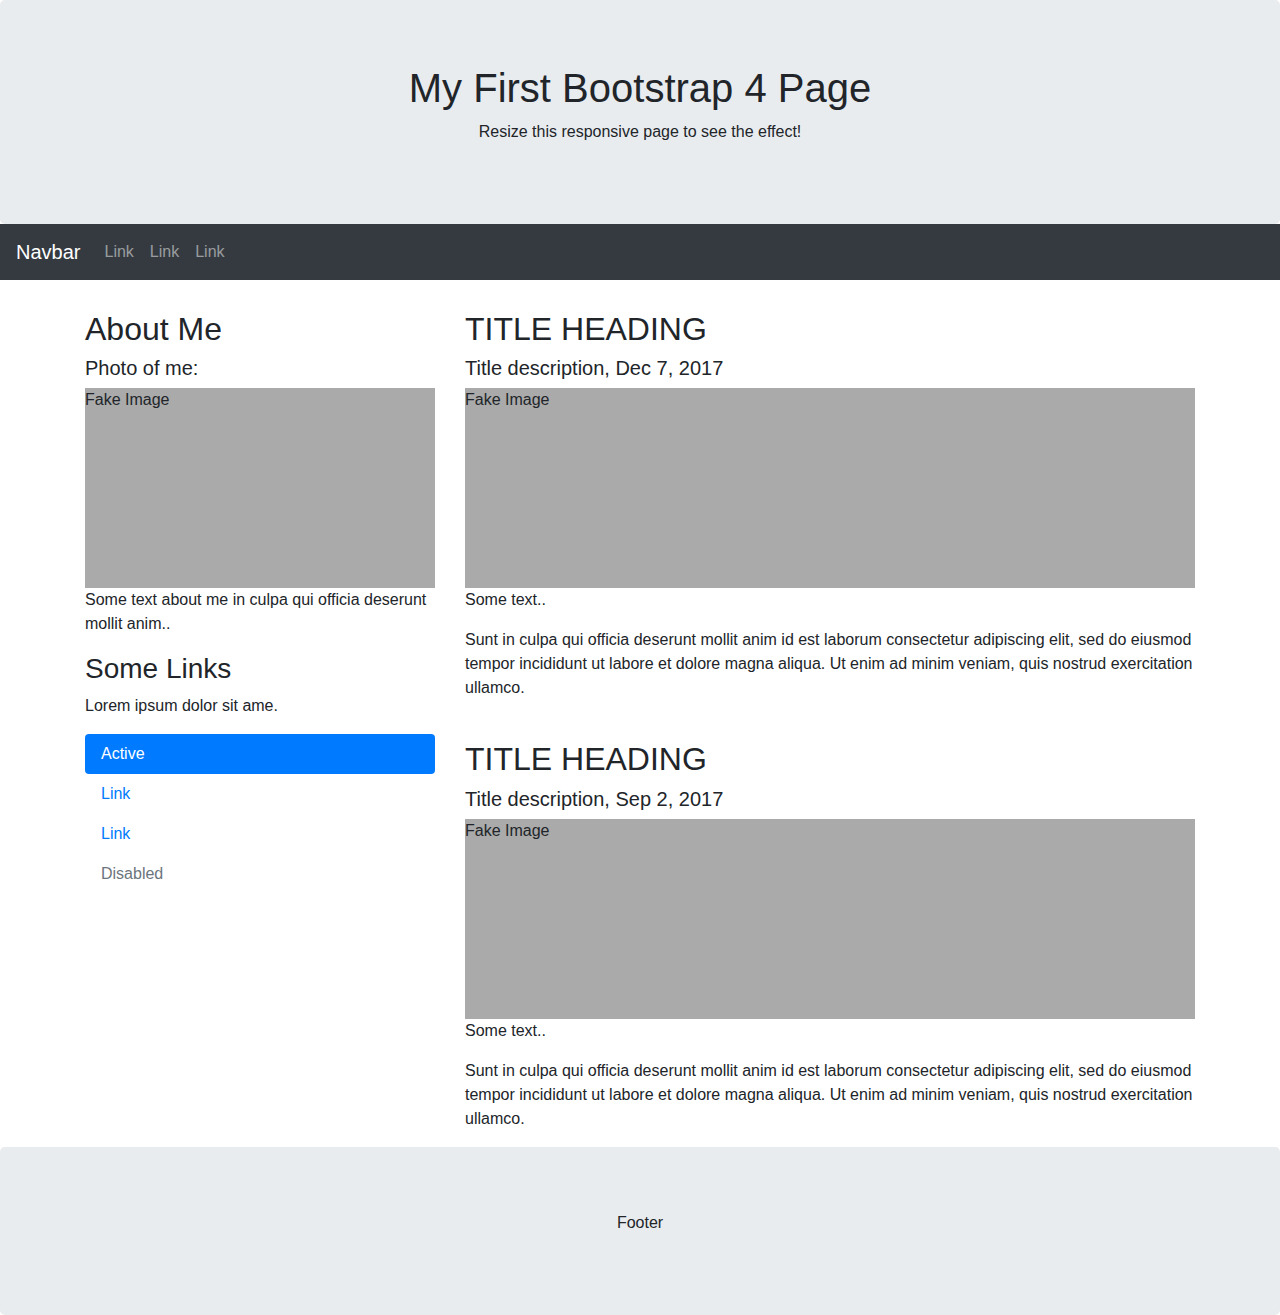
==== index.html @ fbfd10c4 "Create index.html" ====
<!DOCTYPE html>
<html lang="en">
<head>
  <title>Bootstrap 4 Website Example</title>
  <meta charset="utf-8">
  <meta name="viewport" content="width=device-width, initial-scale=1">
  <link rel="stylesheet" href="https://maxcdn.bootstrapcdn.com/bootstrap/4.5.0/css/bootstrap.min.css">
  <script src="https://ajax.googleapis.com/ajax/libs/jquery/3.5.1/jquery.min.js"></script>
  <script src="https://cdnjs.cloudflare.com/ajax/libs/popper.js/1.16.0/umd/popper.min.js"></script>
  <script src="https://maxcdn.bootstrapcdn.com/bootstrap/4.5.0/js/bootstrap.min.js"></script>
  <style>
  .fakeimg {
    height: 200px;
    background: #aaa;
  }
  </style>
</head>
<body>

<div class="jumbotron text-center" style="margin-bottom:0">
  <h1>My First Bootstrap 4 Page</h1>
  <p>Resize this responsive page to see the effect!</p> 
</div>

<nav class="navbar navbar-expand-sm bg-dark navbar-dark">
  <a class="navbar-brand" href="#">Navbar</a>
  <button class="navbar-toggler" type="button" data-toggle="collapse" data-target="#collapsibleNavbar">
    <span class="navbar-toggler-icon"></span>
  </button>
  <div class="collapse navbar-collapse" id="collapsibleNavbar">
    <ul class="navbar-nav">
      <li class="nav-item">
        <a class="nav-link" href="#">Link</a>
      </li>
      <li class="nav-item">
        <a class="nav-link" href="#">Link</a>
      </li>
      <li class="nav-item">
        <a class="nav-link" href="#">Link</a>
      </li>    
    </ul>
  </div>  
</nav>

<div class="container" style="margin-top:30px">
  <div class="row">
    <div class="col-sm-4">
      <h2>About Me</h2>
      <h5>Photo of me:</h5>
      <div class="fakeimg">Fake Image</div>
      <p>Some text about me in culpa qui officia deserunt mollit anim..</p>
      <h3>Some Links</h3>
      <p>Lorem ipsum dolor sit ame.</p>
      <ul class="nav nav-pills flex-column">
        <li class="nav-item">
          <a class="nav-link active" href="#">Active</a>
        </li>
        <li class="nav-item">
          <a class="nav-link" href="#">Link</a>
        </li>
        <li class="nav-item">
          <a class="nav-link" href="#">Link</a>
        </li>
        <li class="nav-item">
          <a class="nav-link disabled" href="#">Disabled</a>
        </li>
      </ul>
      <hr class="d-sm-none">
    </div>
    <div class="col-sm-8">
      <h2>TITLE HEADING</h2>
      <h5>Title description, Dec 7, 2017</h5>
      <div class="fakeimg">Fake Image</div>
      <p>Some text..</p>
      <p>Sunt in culpa qui officia deserunt mollit anim id est laborum consectetur adipiscing elit, sed do eiusmod tempor incididunt ut labore et dolore magna aliqua. Ut enim ad minim veniam, quis nostrud exercitation ullamco.</p>
      <br>
      <h2>TITLE HEADING</h2>
      <h5>Title description, Sep 2, 2017</h5>
      <div class="fakeimg">Fake Image</div>
      <p>Some text..</p>
      <p>Sunt in culpa qui officia deserunt mollit anim id est laborum consectetur adipiscing elit, sed do eiusmod tempor incididunt ut labore et dolore magna aliqua. Ut enim ad minim veniam, quis nostrud exercitation ullamco.</p>
    </div>
  </div>
</div>

<div class="jumbotron text-center" style="margin-bottom:0">
  <p>Footer</p>
</div>

</body>
</html>
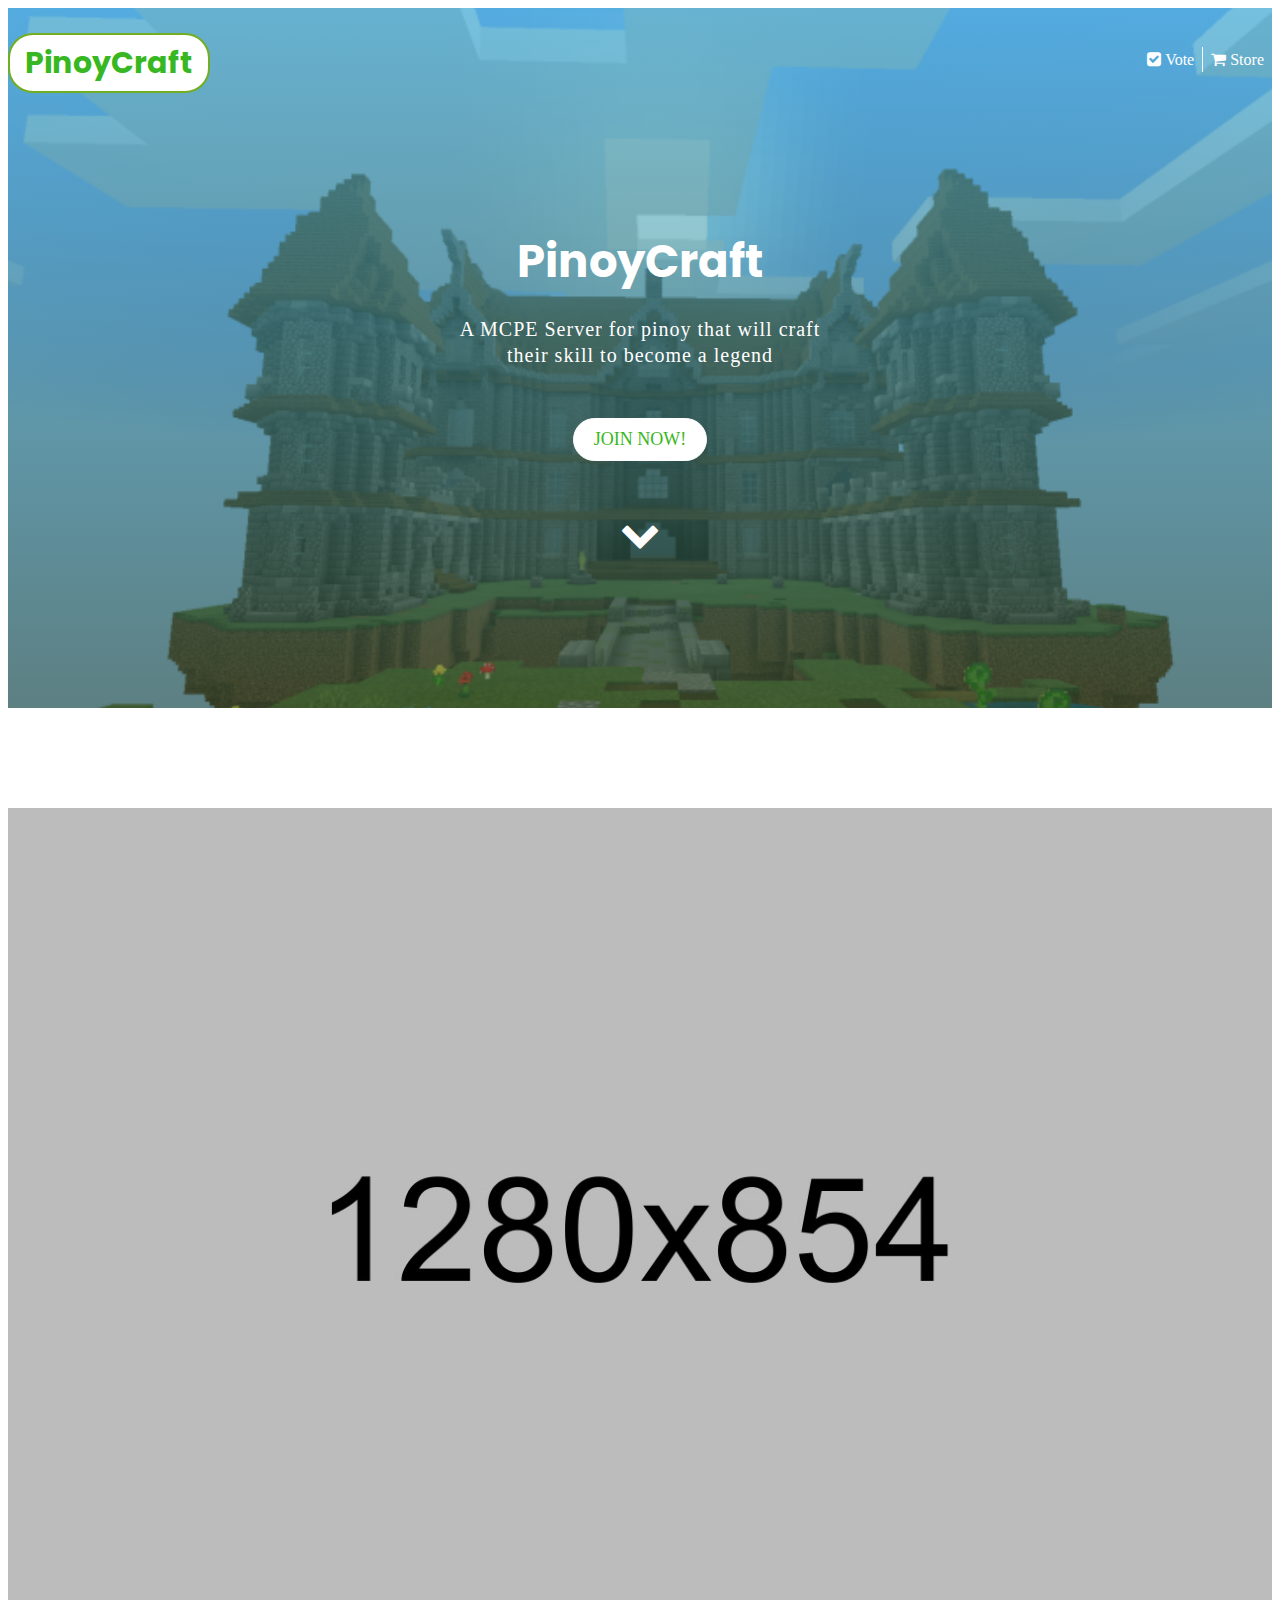
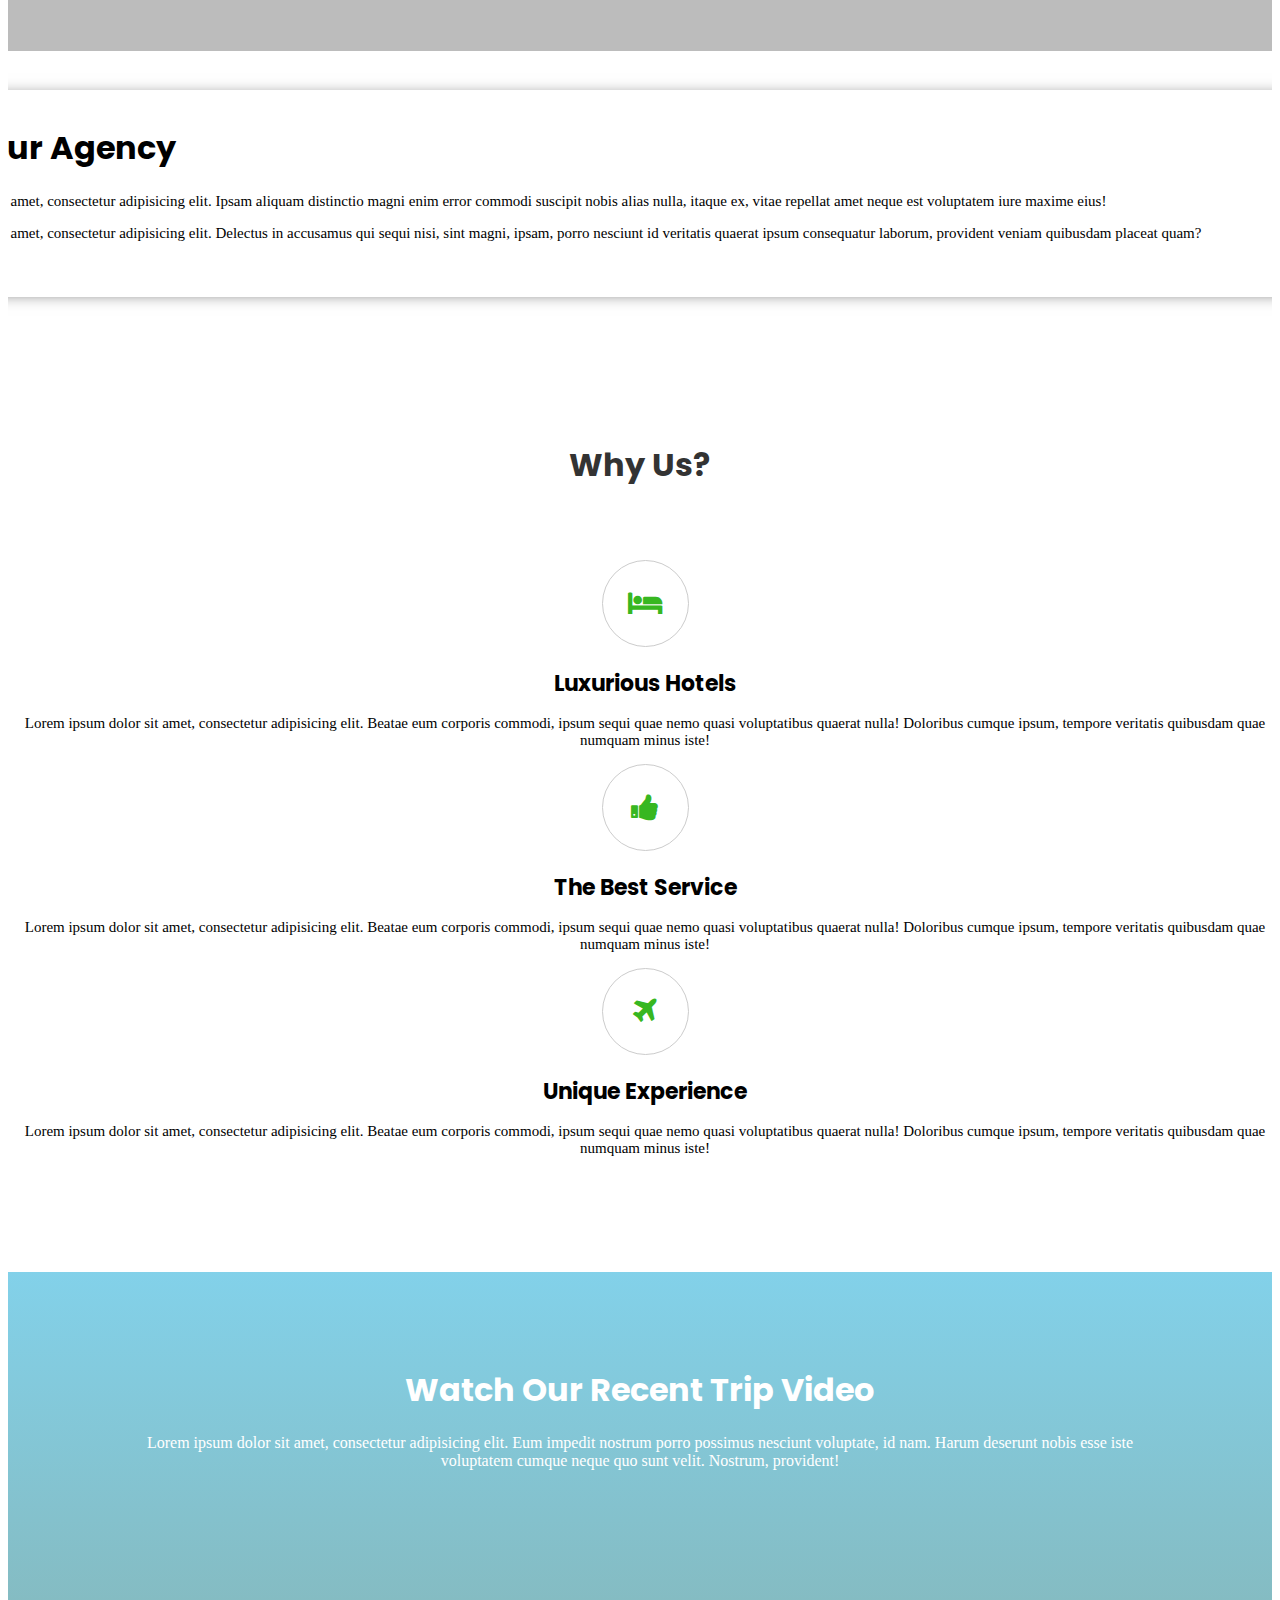
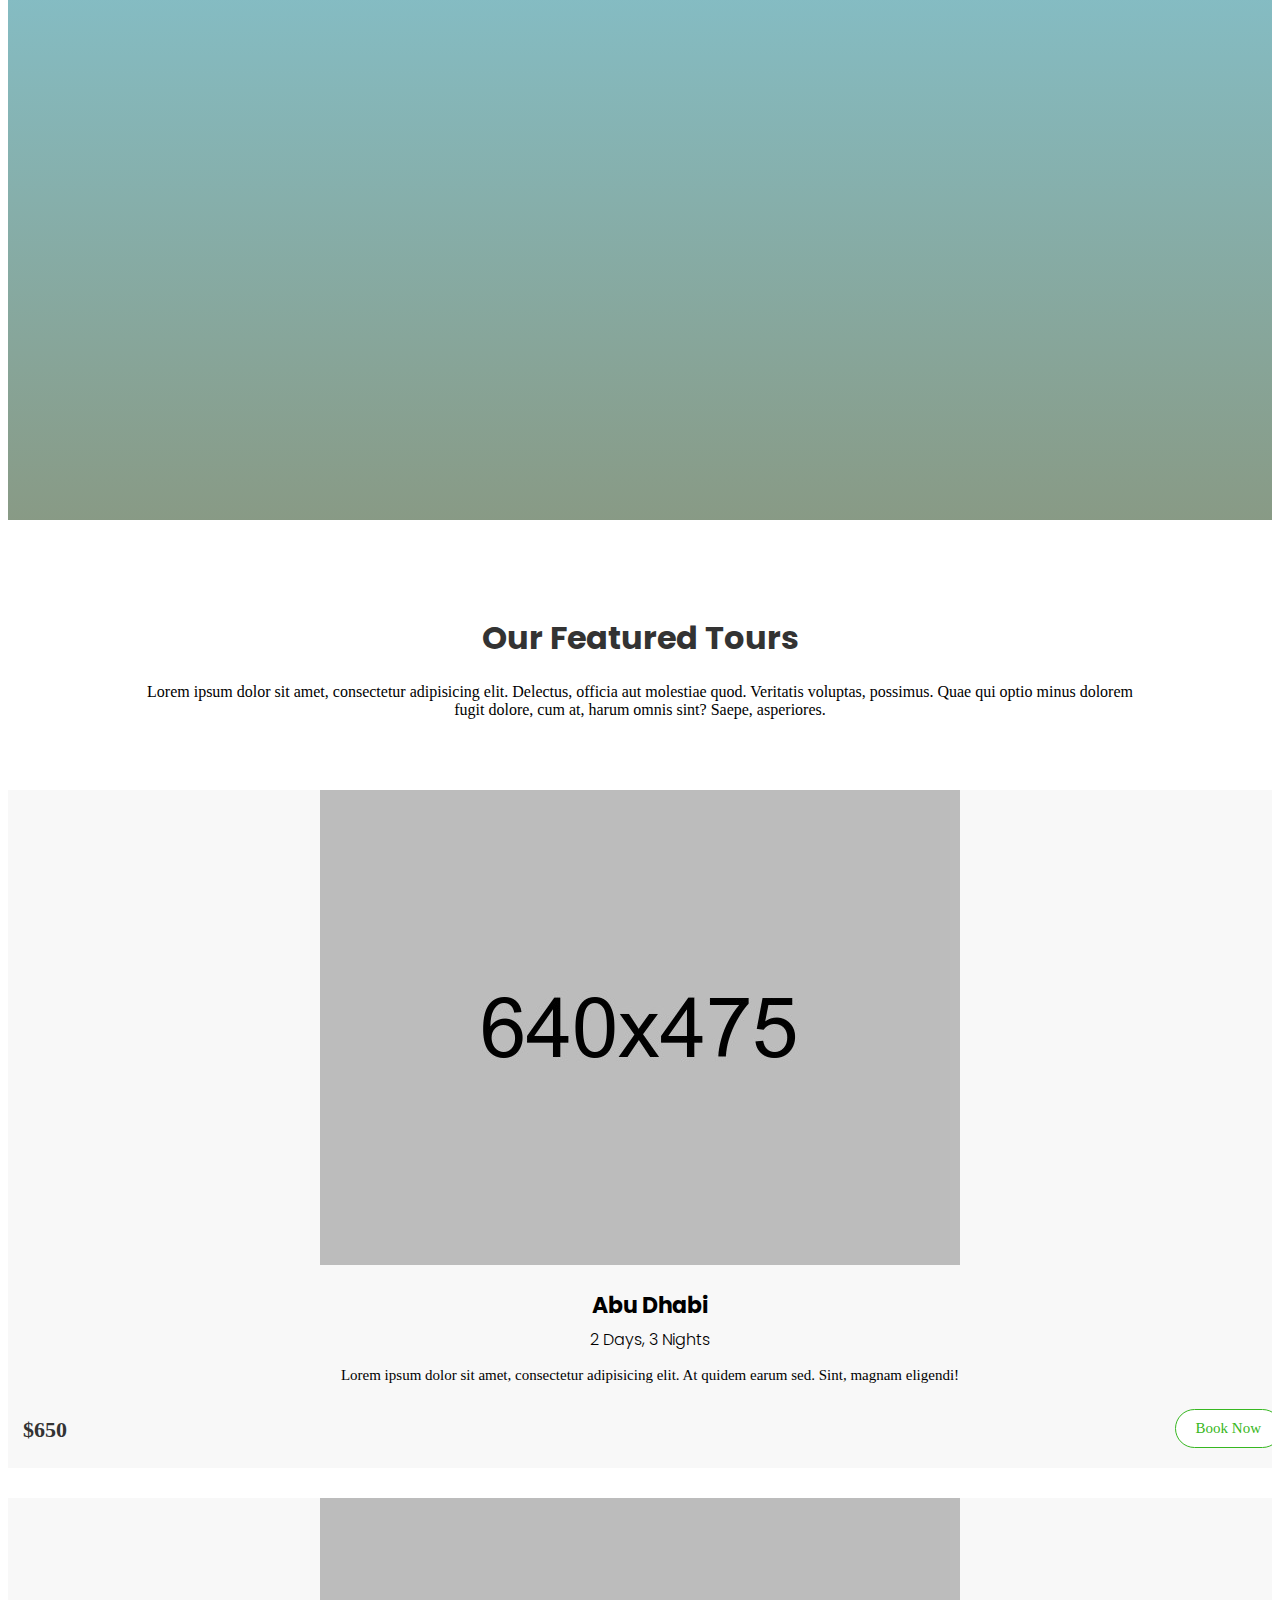
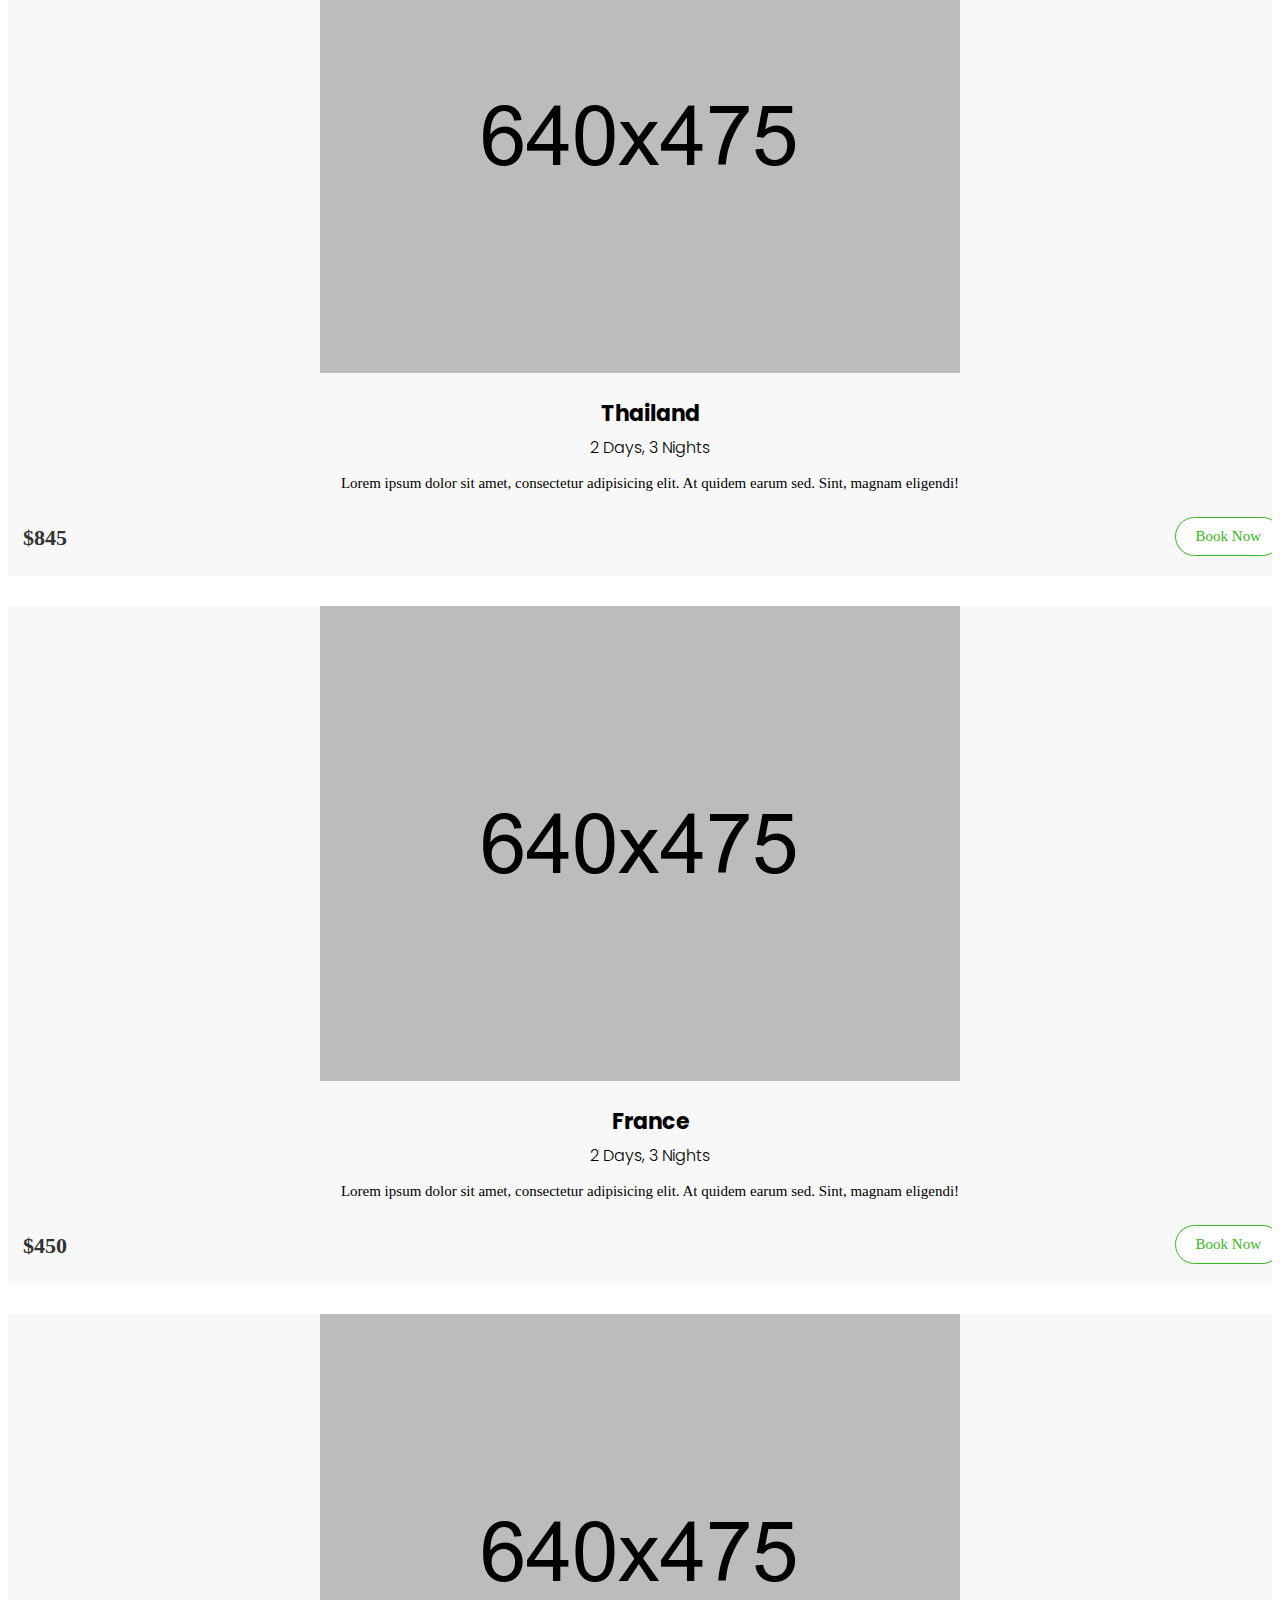
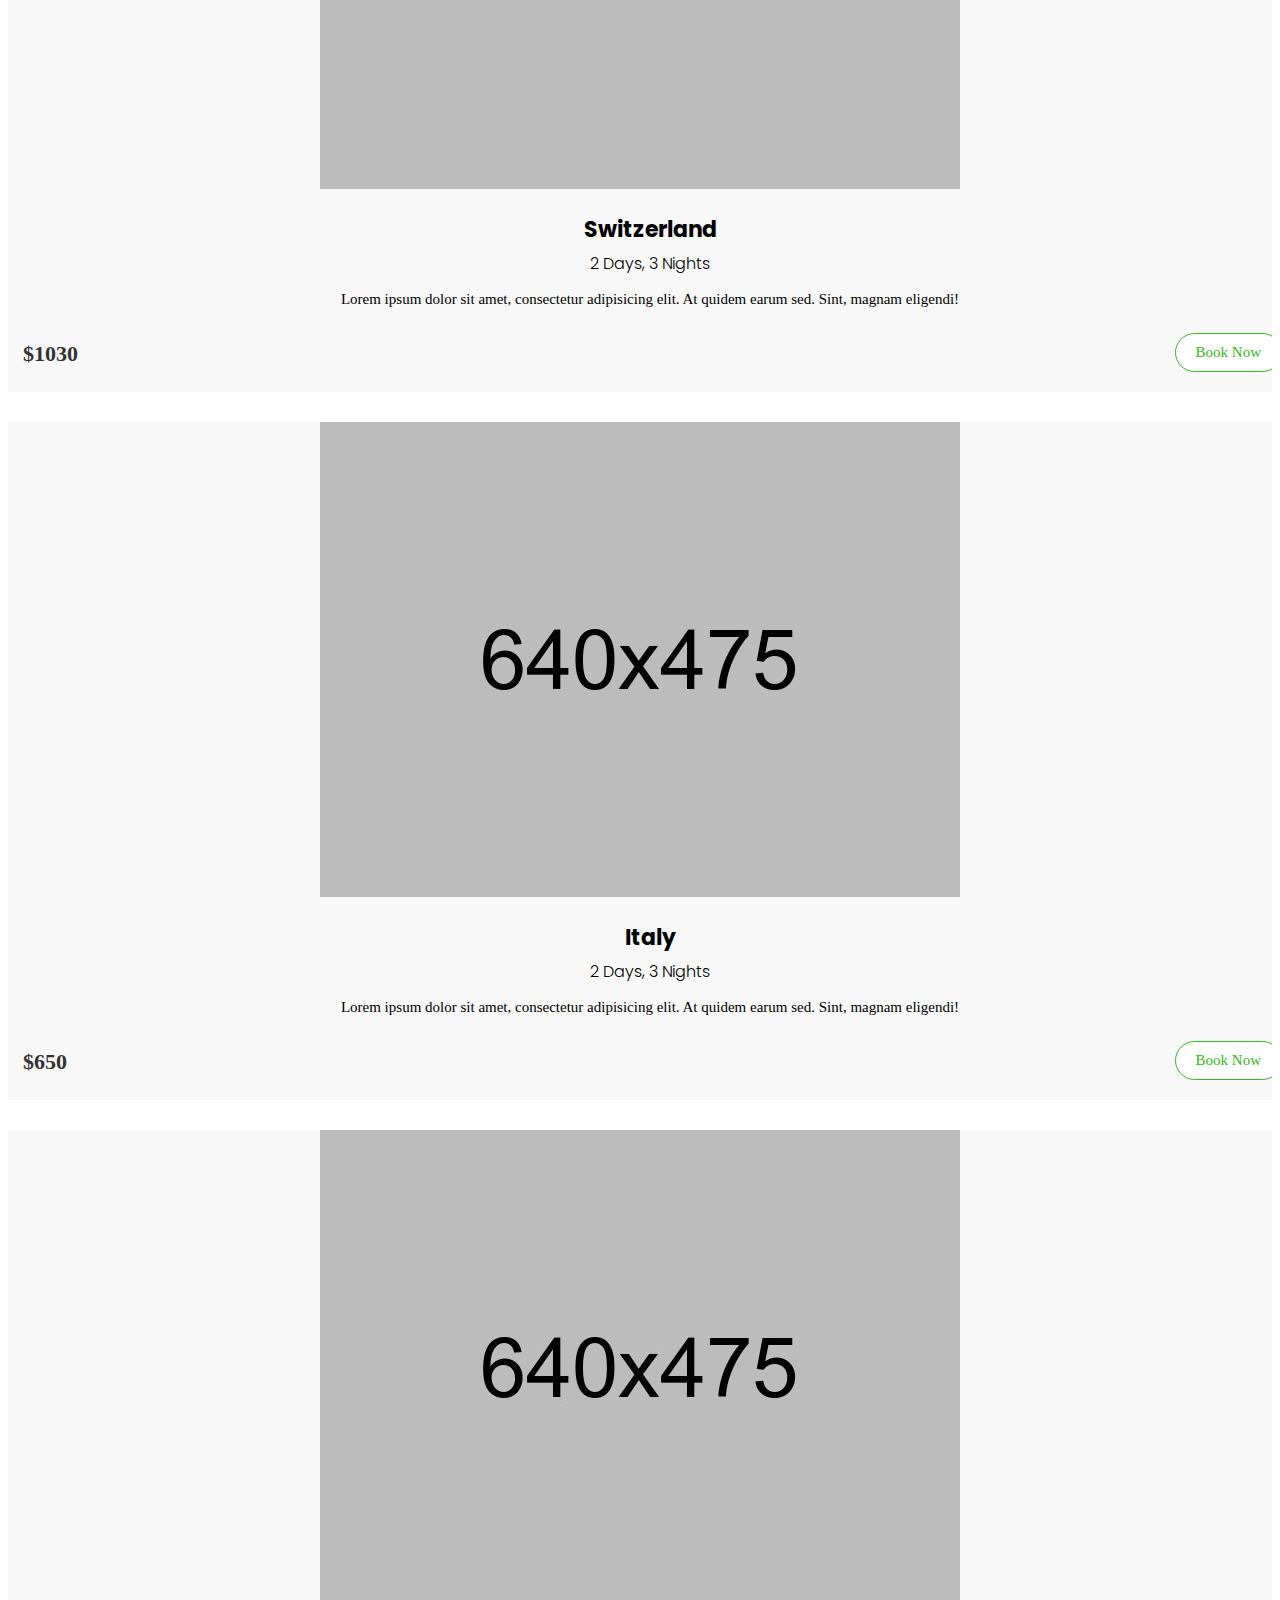
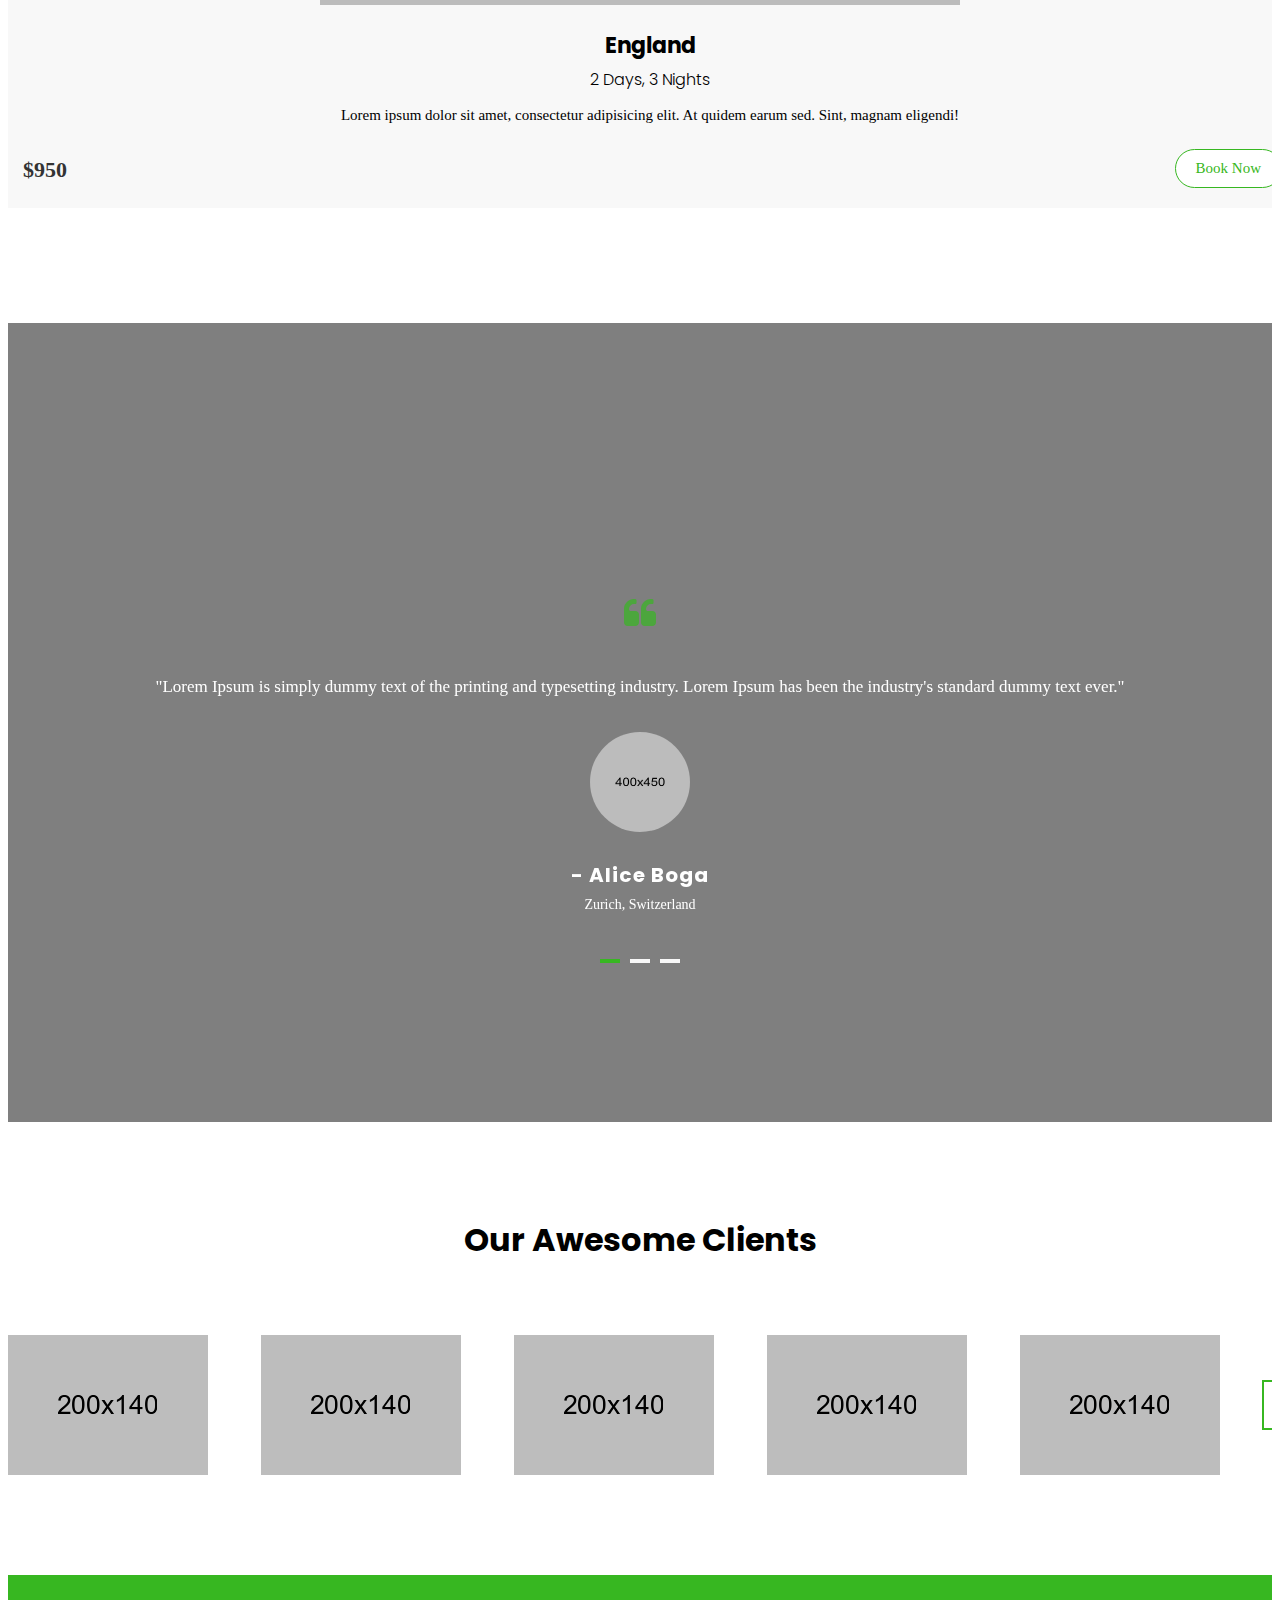
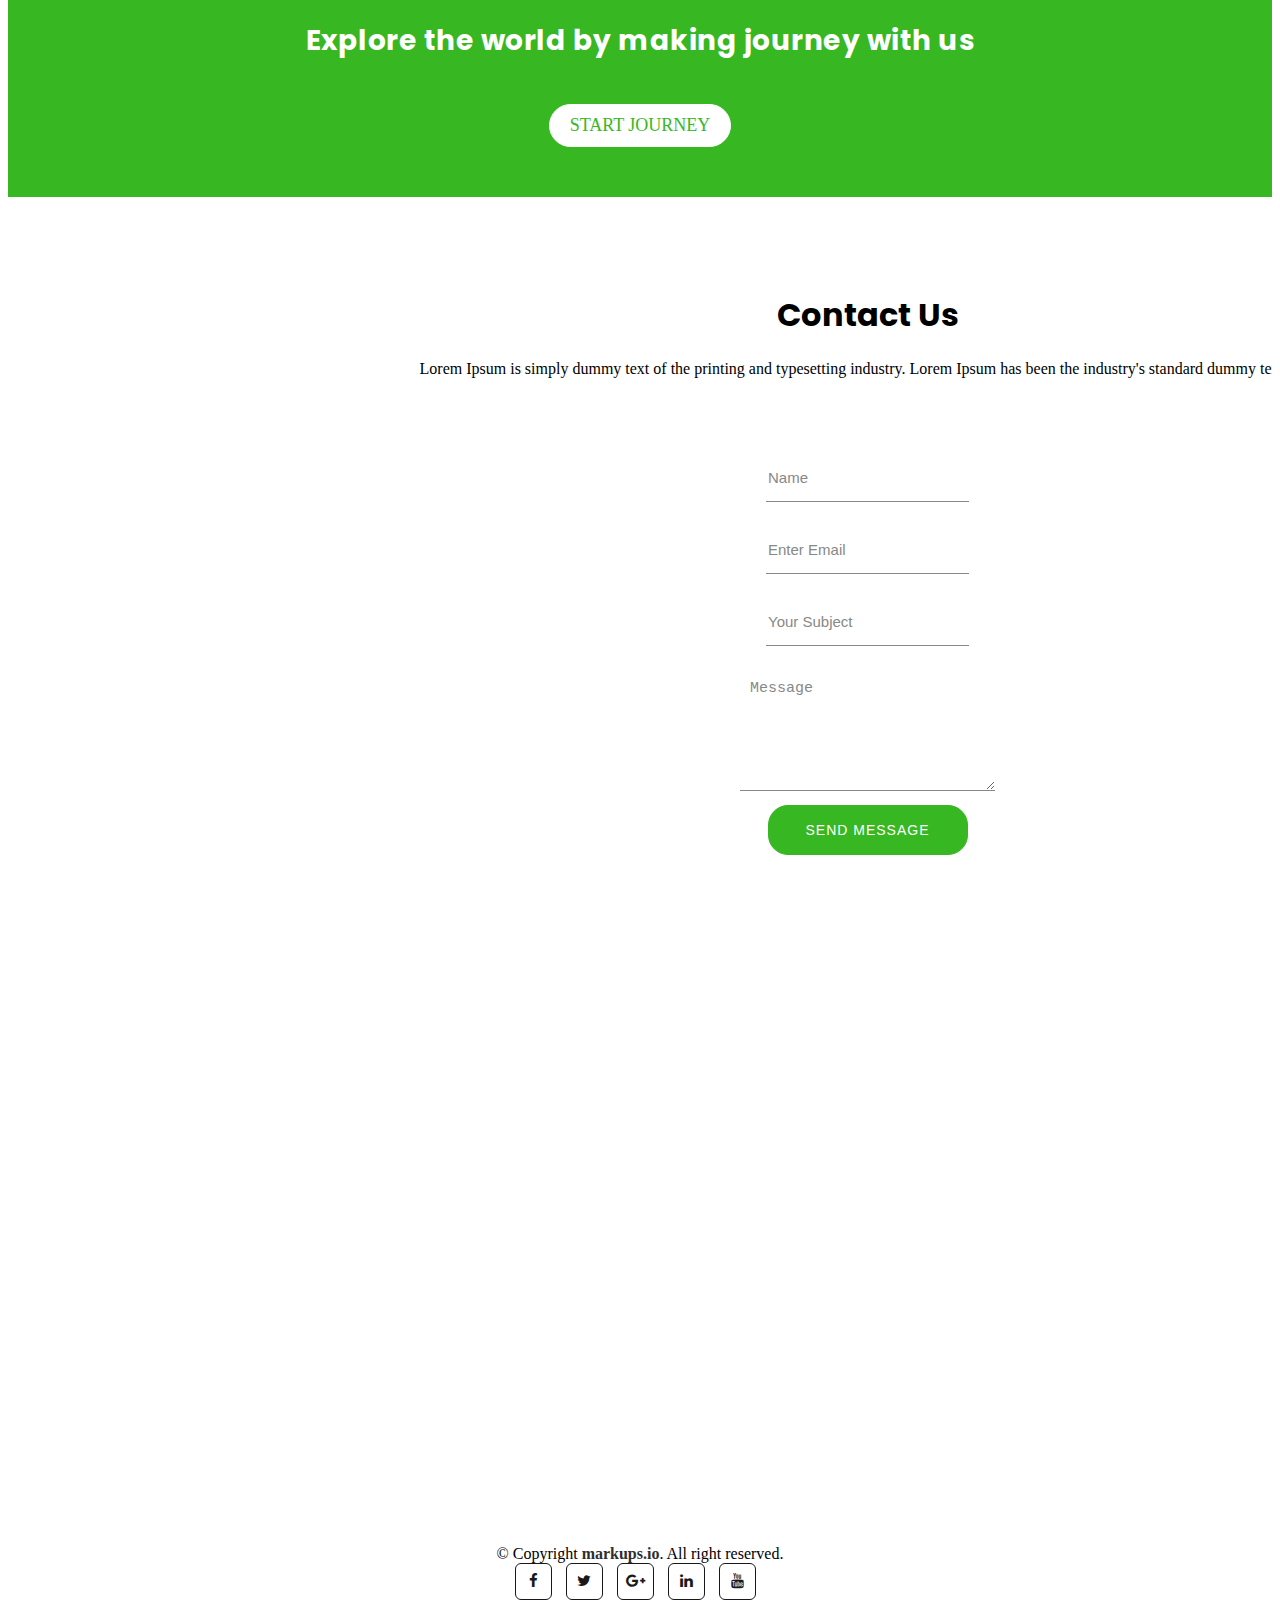
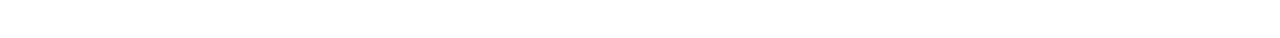
==== commit 2d1319cf: "Add files via upload" ====
--- a/index.html
+++ b/index.html
@@ -1,91 +1,510 @@
-<!DOCTYPE html>
-<html lang="en">
-<head>
-  <title>Bootstrap 4 Website Example</title>
-  <meta charset="utf-8">
-  <meta name="viewport" content="width=device-width, initial-scale=1">
-  <link rel="stylesheet" href="https://maxcdn.bootstrapcdn.com/bootstrap/4.5.0/css/bootstrap.min.css">
-  <script src="https://ajax.googleapis.com/ajax/libs/jquery/3.5.1/jquery.min.js"></script>
-  <script src="https://cdnjs.cloudflare.com/ajax/libs/popper.js/1.16.0/umd/popper.min.js"></script>
-  <script src="https://maxcdn.bootstrapcdn.com/bootstrap/4.5.0/js/bootstrap.min.js"></script>
-  <style>
-  .fakeimg {
-    height: 200px;
-    background: #aaa;
-  }
-  </style>
-</head>
-<body>
-
-<div class="jumbotron text-center" style="margin-bottom:0">
-  <h1>My First Bootstrap 4 Page</h1>
-  <p>Resize this responsive page to see the effect!</p> 
-</div>
-
-<nav class="navbar navbar-expand-sm bg-dark navbar-dark">
-  <a class="navbar-brand" href="#">Navbar</a>
-  <button class="navbar-toggler" type="button" data-toggle="collapse" data-target="#collapsibleNavbar">
-    <span class="navbar-toggler-icon"></span>
-  </button>
-  <div class="collapse navbar-collapse" id="collapsibleNavbar">
-    <ul class="navbar-nav">
-      <li class="nav-item">
-        <a class="nav-link" href="#">Link</a>
-      </li>
-      <li class="nav-item">
-        <a class="nav-link" href="#">Link</a>
-      </li>
-      <li class="nav-item">
-        <a class="nav-link" href="#">Link</a>
-      </li>    
-    </ul>
-  </div>  
-</nav>
-
-<div class="container" style="margin-top:30px">
-  <div class="row">
-    <div class="col-sm-4">
-      <h2>About Me</h2>
-      <h5>Photo of me:</h5>
-      <div class="fakeimg">Fake Image</div>
-      <p>Some text about me in culpa qui officia deserunt mollit anim..</p>
-      <h3>Some Links</h3>
-      <p>Lorem ipsum dolor sit ame.</p>
-      <ul class="nav nav-pills flex-column">
-        <li class="nav-item">
-          <a class="nav-link active" href="#">Active</a>
-        </li>
-        <li class="nav-item">
-          <a class="nav-link" href="#">Link</a>
-        </li>
-        <li class="nav-item">
-          <a class="nav-link" href="#">Link</a>
-        </li>
-        <li class="nav-item">
-          <a class="nav-link disabled" href="#">Disabled</a>
-        </li>
-      </ul>
-      <hr class="d-sm-none">
-    </div>
-    <div class="col-sm-8">
-      <h2>TITLE HEADING</h2>
-      <h5>Title description, Dec 7, 2017</h5>
-      <div class="fakeimg">Fake Image</div>
-      <p>Some text..</p>
-      <p>Sunt in culpa qui officia deserunt mollit anim id est laborum consectetur adipiscing elit, sed do eiusmod tempor incididunt ut labore et dolore magna aliqua. Ut enim ad minim veniam, quis nostrud exercitation ullamco.</p>
-      <br>
-      <h2>TITLE HEADING</h2>
-      <h5>Title description, Sep 2, 2017</h5>
-      <div class="fakeimg">Fake Image</div>
-      <p>Some text..</p>
-      <p>Sunt in culpa qui officia deserunt mollit anim id est laborum consectetur adipiscing elit, sed do eiusmod tempor incididunt ut labore et dolore magna aliqua. Ut enim ad minim veniam, quis nostrud exercitation ullamco.</p>
-    </div>
-  </div>
-</div>
-
-<div class="jumbotron text-center" style="margin-bottom:0">
-  <p>Footer</p>
-</div>
-
-</body>
-</html>
+<!DOCTYPE html>
+<html lang="en">
+  <head>
+    <!-- Required meta tags -->
+    <meta charset="utf-8">
+    <meta name="viewport" content="width=device-width, initial-scale=1, shrink-to-fit=no">
+    <title>PinoyCraft</title>
+    <!-- Favicon -->
+    <link rel="shortcut icon" type="image/icon" href="assets/images/favicon.ico"/>
+    <!-- Font Awesome -->
+    <link href="https://maxcdn.bootstrapcdn.com/font-awesome/4.6.3/css/font-awesome.min.css" rel="stylesheet">
+     <!-- Bootstrap CSS -->
+    <link rel="stylesheet" href="https://maxcdn.bootstrapcdn.com/bootstrap/4.0.0-beta/css/bootstrap.min.css" integrity="sha384-/Y6pD6FV/Vv2HJnA6t+vslU6fwYXjCFtcEpHbNJ0lyAFsXTsjBbfaDjzALeQsN6M" crossorigin="anonymous">
+    <!-- Slick slider -->
+    <link href="assets/css/slick.css" rel="stylesheet">
+    <!-- Theme color -->
+    <link id="switcher" href="assets/css/theme-color/default-theme.css" rel="stylesheet">
+
+    <!-- Main Style -->
+    <link href="style.css" rel="stylesheet">
+
+    <!-- Fonts -->
+
+    <!-- Poppins For Title -->
+	<link href="https://fonts.googleapis.com/css?family=Poppins" rel="stylesheet">
+ 
+ 
+	</head>
+  <body>
+
+  
+
+   <!--START SCROLL TOP BUTTON -->
+    <a class="scrollToTop" href="#">
+      <i class="fa fa-angle-up"></i>
+    </a>
+  <!-- END SCROLL TOP BUTTON -->
+  	
+  	<!-- Start Header -->
+	<header id="mu-hero">
+		<div class="container">
+			<div class="mu-hero-area">
+				
+				<div class="mu-hero-top">
+					<!-- Start center Logo -->
+					<div class="mu-logo-area">
+						<!-- text based logo -->
+						<a class="mu-logo" href="index.html"><span>PinoyCraft</span></a>
+						<!-- Image based logo -->
+						<!-- <a class="mu-logo" href="index.html"><img src="assets/images/logo.jpg" alt="logo img"></a> -->
+					</div>
+					<!-- End center Logo -->
+					<div class="mu-hero-top-info">
+						<ul>
+							<li>
+							
+								<div class="mu-telephone">
+									<i class="fa fa-shopping-cart" aria-hidden="true"></i>
+									<span>Store</span>
+								</div>
+									
+							</li>
+							<li>
+								<i class="fa fa-check-square" aria-hidden="true"></i>
+								<span>Vote</span>
+							</li>
+						</ul>
+						
+					</div>
+				</div>
+
+				<!-- Start hero featured area -->
+				<div class="mu-hero-featured-area">
+					<div class="mu-hero-featured-content">
+					
+						<h1>PinoyCraft</h1>
+						<p>A MCPE Server for pinoy that will craft <br> their skill to become a legend</br></p>
+
+						<a href="#mu-video" class="mu-book-now-btn">Join Now!</a>
+						
+						<div class="mu-scrolldown-area">
+							<a href="#mu-about" class="mu-scrolldown" id="mu-scrolldown"><i class="fa fa-chevron-down" aria-hidden="true"></i></a>
+						</div>
+					</div>
+				</div>
+				<!-- End hero featured area -->
+
+			</div>
+		</div>
+	</header>
+	<!-- End Header -->
+
+	
+	<!-- Start main content -->
+	<main>
+		<!-- Start About -->
+		<section id="mu-about">
+			<div class="container">
+				<div class="row">
+					<div class="col-md-12">
+						<div class="mu-about-area">
+							<!-- Start Feature Content -->
+							<div class="row">
+								<div class="col-md-6">
+									<div class="mu-about-left">
+										<img class="" src="assets/images/about-us-img.jpeg" alt="img">
+									</div>
+								</div>
+								<div class="col-md-6">
+									<div class="mu-about-right">
+										<h2>About Our Agency</h2>
+										<p>Lorem ipsum dolor sit amet, consectetur adipisicing elit. Ipsam aliquam distinctio magni enim error commodi suscipit nobis alias nulla, itaque ex, vitae repellat amet neque est voluptatem iure maxime eius!</p>
+
+										<p>Lorem ipsum dolor sit amet, consectetur adipisicing elit. Delectus in accusamus qui sequi nisi, sint magni, ipsam, porro nesciunt id veritatis quaerat ipsum consequatur laborum, provident veniam quibusdam placeat quam?</p>
+									</div>
+								</div>
+							</div>
+							<!-- End Feature Content -->
+
+						</div>
+					</div>
+				</div>
+			</div>
+		</section>
+		<!-- End About -->
+		
+		<!-- Start Why Us -->
+		<section id="mu-why-us">
+			<div class="container">
+				<div class="row">
+					<div class="col-md-12">
+						<div class="mu-why-us-area">
+							<h2>Why Us?</h2>
+							<div class="mu-why-us-content">
+								<div class="row">
+									<div class="col-md-4">
+										<div class="mu-why-us-single">
+											<div class="my-why-us-single-icon">
+												<i class="fa fa-bed" aria-hidden="true"></i>
+											</div>
+											<h3>Luxurious Hotels</h3>
+											<p>Lorem ipsum dolor sit amet, consectetur adipisicing elit. Beatae eum corporis commodi, ipsum sequi quae nemo quasi voluptatibus quaerat nulla! Doloribus cumque ipsum, tempore veritatis quibusdam quae numquam minus iste!</p>
+										</div>
+									</div>
+									<div class="col-md-4">
+										<div class="mu-why-us-single">
+											<div class="my-why-us-single-icon">
+												<i class="fa fa-thumbs-up" aria-hidden="true"></i>
+											</div>
+											<h3>The Best Service</h3>
+											<p>Lorem ipsum dolor sit amet, consectetur adipisicing elit. Beatae eum corporis commodi, ipsum sequi quae nemo quasi voluptatibus quaerat nulla! Doloribus cumque ipsum, tempore veritatis quibusdam quae numquam minus iste!</p>
+										</div>
+									</div>
+									<div class="col-md-4">
+										<div class="mu-why-us-single">
+											<div class="my-why-us-single-icon">
+												<i class="fa fa-plane" aria-hidden="true"></i>
+											</div>
+											<h3>Unique Experience</h3>
+											<p>Lorem ipsum dolor sit amet, consectetur adipisicing elit. Beatae eum corporis commodi, ipsum sequi quae nemo quasi voluptatibus quaerat nulla! Doloribus cumque ipsum, tempore veritatis quibusdam quae numquam minus iste!</p>
+										</div>
+									</div>
+								</div>
+							</div>
+						</div>
+					</div>
+				</div>
+			</div>
+		</section>
+		<!-- End Why Us -->
+
+		<!-- Start Video -->
+		<section id="mu-video">
+			<div class="container">
+				<div class="row">
+					<div class="col-md-12">
+						<div class="mu-video-area">
+							<h2>Watch Our Recent Trip Video</h2>
+							<p class="mu-title-content">Lorem ipsum dolor sit amet, consectetur adipisicing elit. Eum impedit nostrum porro possimus nesciunt voluptate, id nam. Harum deserunt nobis esse iste voluptatem cumque neque quo sunt velit. Nostrum, provident!</p>
+
+							<!-- Start Video content -->
+							<div class="mu-video-content">		
+								<iframe width="854" height="480" src="https://www.youtube.com/embed/58K5QL0x6Zo" allowfullscreen></iframe>							
+							</div>
+							<!-- End Video content -->
+
+						</div>
+					</div>
+				</div>
+			</div>	
+		</section>
+		<!-- End Video -->
+
+		<!-- Start Featured Tours -->
+		<section id="mu-featured-tours">
+			<div class="container">
+				<div class="row">
+					<div class="col-md-12">
+						<div class="mu-featured-tours-area">
+							<h2>Our Featured Tours</h2>
+							<p class="mu-title-content">Lorem ipsum dolor sit amet, consectetur adipisicing elit. Delectus, officia aut molestiae quod. Veritatis voluptas, possimus. Quae qui optio minus dolorem fugit dolore, cum at, harum omnis sint? Saepe, asperiores.</p>
+
+							<!-- Start Featured Tours content -->
+							<div class="mu-featured-tours-content">
+								<div class="row">
+
+									<div class="col-md-4">
+										<div class="mu-featured-tours-single">
+											<img src="assets/images/dubai.jpg" alt="img">
+											<div class="mu-featured-tours-single-info">
+												<h3>Abu Dhabi</h3>
+												<h4> 2 Days, 3 Nights</h4>
+												<span class="mu-price-tag">$650</span>
+												<p>Lorem ipsum dolor sit amet, consectetur adipisicing elit. At quidem earum sed. Sint, magnam eligendi!</p>
+												<a href="#" class="mu-book-now-btn">Book Now</a>
+											</div>
+										</div>
+									</div>
+
+									<div class="col-md-4">
+										<div class="mu-featured-tours-single">
+											<img src="assets/images/thailand.jpg" alt="img">
+											<div class="mu-featured-tours-single-info">
+												<h3>Thailand</h3>
+												<h4> 2 Days, 3 Nights</h4>
+												<span class="mu-price-tag">$845</span>
+												<p>Lorem ipsum dolor sit amet, consectetur adipisicing elit. At quidem earum sed. Sint, magnam eligendi!</p>
+												<a href="#" class="mu-book-now-btn">Book Now</a>
+											</div>
+										</div>
+									</div>
+
+									<div class="col-md-4">
+										<div class="mu-featured-tours-single">
+											<img src="assets/images/france.jpg" alt="img">
+											<div class="mu-featured-tours-single-info">
+												<h3>France</h3>
+												<h4> 2 Days, 3 Nights</h4>
+												<span class="mu-price-tag">$450</span>
+												<p>Lorem ipsum dolor sit amet, consectetur adipisicing elit. At quidem earum sed. Sint, magnam eligendi!</p>
+												<a href="#" class="mu-book-now-btn">Book Now</a>
+											</div>
+										</div>
+									</div>
+										<div class="col-md-4">
+										<div class="mu-featured-tours-single">
+											<img src="assets/images/switzerland.jpg" alt="img">
+											<div class="mu-featured-tours-single-info">
+												<h3>Switzerland</h3>
+												<h4> 2 Days, 3 Nights</h4>
+												<span class="mu-price-tag">$1030</span>
+												<p>Lorem ipsum dolor sit amet, consectetur adipisicing elit. At quidem earum sed. Sint, magnam eligendi!</p>
+												<a href="#" class="mu-book-now-btn">Book Now</a>
+											</div>
+										</div>
+									</div>
+
+									<div class="col-md-4">
+										<div class="mu-featured-tours-single">
+											<img src="assets/images/italy.jpg" alt="img">
+											<div class="mu-featured-tours-single-info">
+												<h3>Italy</h3>
+												<h4> 2 Days, 3 Nights</h4>
+												<span class="mu-price-tag">$650</span>
+												<p>Lorem ipsum dolor sit amet, consectetur adipisicing elit. At quidem earum sed. Sint, magnam eligendi!</p>
+												<a href="#" class="mu-book-now-btn">Book Now</a>
+											</div>
+										</div>
+									</div>
+
+									<div class="col-md-4">
+										<div class="mu-featured-tours-single">
+											<img src="assets/images/england.jpg" alt="img">
+											<div class="mu-featured-tours-single-info">
+												<h3>England</h3>
+												<h4> 2 Days, 3 Nights</h4>
+												<span class="mu-price-tag">$950</span>
+												<p>Lorem ipsum dolor sit amet, consectetur adipisicing elit. At quidem earum sed. Sint, magnam eligendi!</p>
+												<a href="#" class="mu-book-now-btn">Book Now</a>
+											</div>
+										</div>
+									</div>
+
+								</div>
+							</div>
+							<!-- End Featured Tours content -->
+						</div>
+					</div>
+				</div>
+			</div>
+		</section>
+		<!-- End Featured Tours -->
+
+		<!-- Start Client Testimonials -->
+		<section id="mu-testimonials">
+			<div class="container">
+				<div class="row">
+					<div class="col-md-12">
+						<div class="mu-testimonials-area">
+							<h2>What Our Travelers Says</h2>
+
+							<div class="mu-testimonials-block">
+								<ul class="mu-testimonial-slide">
+
+									<li>
+										<i class="fa fa-quote-left mu-client-quote" aria-hidden="true"></i>
+										<p>"Lorem Ipsum is simply dummy text of the printing and typesetting industry. Lorem Ipsum has been the industry's standard dummy text ever."</p>
+										<img class="mu-rt-img" src="assets/images/traveler-1.jpg" alt="img">
+										<h5 class="mu-rt-name"> - Alice Boga</h5>
+										<span class="mu-rt-title">Zurich, Switzerland </span>
+									</li>
+
+									<li>
+										<i class="fa fa-quote-left mu-client-quote" aria-hidden="true"></i>
+										<p>"Lorem Ipsum is simply dummy text of the printing and typesetting industry. Lorem Ipsum has been the industry's standard dummy text ever."</p>
+										<img class="mu-rt-img" src="assets/images/traveler-2.jpg" alt="img">
+										<h5 class="mu-rt-name"> - Jhon Doe</h5>
+										<span class="mu-rt-title">Pattaya., Thailand</span>
+									</li>
+
+									<li>
+										<i class="fa fa-quote-left mu-client-quote" aria-hidden="true"></i>
+										<p>"Lorem Ipsum is simply dummy text of the printing and typesetting industry. Lorem Ipsum has been the industry's standard dummy text ever."</p>
+										<img class="mu-rt-img" src="assets/images/traveler-3.jpg" alt="img">
+										<h5 class="mu-rt-name"> - Jessica Doe</h5>
+										<span class="mu-rt-title">Bali, Indonesia</span>
+									</li>
+
+								</ul>
+							</div>
+
+						</div>
+					</div>
+				</div>
+			</div>
+		</section>
+		<!-- End Client Testimonials -->
+
+		<!-- Start Clients -->
+		<section id="mu-clients">
+			<div class="container">
+				<div class="row">
+					<div class="col-md-12">
+						<div class="mu-clients-area">
+							<h2>Our Awesome Clients</h2>
+
+							<!-- Start Clients brand logo -->
+							<div class="mu-clients-slider">
+
+								<div class="mu-clients-single">
+									<img src="assets/images/sponsor-logo-1.png" alt="Brand Logo">
+								</div>
+
+								<div class="mu-clients-single">
+									<img src="assets/images/sponsor-logo-2.png" alt="Brand Logo">
+								</div>
+
+								<div class="mu-clients-single">
+									<img src="assets/images/sponsor-logo-3.png" alt="Brand Logo">
+								</div>
+
+								<div class="mu-clients-single">
+									<img src="assets/images/sponsor-logo-4.png" alt="Brand Logo">
+								</div>
+
+								<div class="mu-clients-single">
+									<img src="assets/images/sponsor-logo-5.png" alt="Brand Logo">
+								</div>
+
+								<div class="mu-clients-single">
+									<img src="assets/images/sponsor-logo-6.png" alt="Brand Logo">
+								</div>
+							</div>
+							<!-- End Clients brand logo -->
+
+						</div>
+					</div>
+				</div>
+			</div>
+		</section>
+		<!-- End Clients -->
+
+		<!-- Start Call to Action -->
+		<section id="mu-callto-action">
+			<div class="container">
+				<div class="row col-md-12">
+					<div class="mu-callto-action-area">
+						<h2>Explore the world by making journey with us</h2>
+						<a class="mu-book-now-btn" href="#">Start Journey</a>
+					</div>
+				</div>
+			</div>
+		</section>
+		<!-- Start Call to Action -->
+
+		<!-- Start Contact -->
+		<section id="mu-contact">
+			<div class="container">
+				<div class="row">
+					<div class="col-md-12">
+						<div class="mu-contact-area">
+							<h2>Contact Us</h2>
+							<p>Lorem Ipsum is simply dummy text of the printing and typesetting industry. Lorem Ipsum has been the industry's standard dummy text ever</p>
+							
+							<!-- Start Contact Content -->
+							<div class="mu-contact-content">
+								<div class="row">
+
+									<div class="col-md-12">
+										<div class="mu-contact-form-area">
+											<div id="form-messages"></div>
+											<form id="ajax-contact" method="post" action="mailer.php" class="mu-contact-form">
+												<div class="row">
+													<div class="col-md-6">
+														<div class="form-group">                
+															<input type="text" class="form-control" placeholder="Name" id="name" name="name" required>
+														</div>
+													</div>
+
+													<div class="col-md-6">
+														<div class="form-group">                
+															<input type="email" class="form-control" placeholder="Enter Email" id="email" name="email" required>
+														</div>    
+													</div>          
+												</div>
+
+												<div class="form-group">                
+													<input type="text" class="form-control" placeholder="Your Subject" id="subject" name="subject" required>
+												</div>
+
+												<div class="form-group">
+													<textarea class="form-control" placeholder="Message" id="message" name="message" required></textarea>
+												</div>
+												<button type="submit" class="mu-send-msg-btn"><span>Send Message</span></button>
+								        	</form>
+										</div>
+									</div>
+
+								</div>
+							</div>
+							<!-- End Contact Content -->
+						</div>
+					</div>
+				</div>
+			</div>
+		</section>
+		<!-- End Contact -->
+
+		<!-- Start Google Map -->
+
+		<div id="mu-google-map">
+			<iframe src="https://www.google.com/maps/embed?pb=!1m18!1m12!1m3!1d3508.8176744277202!2d-81.47150788457147!3d28.424757900613237!2m3!1f0!2f0!3f0!3m2!1i1024!2i768!4f13.1!3m3!1m2!1s0x88e77e378ec5a9a9%3A0x2feec9271ed22c5b!2sOrange+County+Convention+Center!5e0!3m2!1sen!2sbd!4v1503833952781" width="850" height="450" allowfullscreen></iframe>
+		</div>
+
+		<!-- End Google Map -->
+
+	</main>
+	
+	<!-- End main content -->	
+			
+			
+	<!-- Start footer -->
+	<footer id="mu-footer">
+		<div class="container">
+			<div class="mu-footer-area">
+				<div class="row">
+					<div class="col-md-6">
+						<div class="mu-footer-left">
+							<p class="mu-copy-right">&copy; Copyright <a rel="nofollow" href="http://markups.io">markups.io</a>. All right reserved.</p>
+						</div>
+					</div>
+					<div class="col-md-6">
+						<div class="mu-footer-right">
+							<div class="mu-social-media">
+								<a href="#"><i class="fa fa-facebook"></i></a>
+								<a href="#"><i class="fa fa-twitter"></i></a>
+								<a href="#"><i class="fa fa-google-plus"></i></a>
+								<a href="#"><i class="fa fa-linkedin"></i></a>
+								<a href="#"><i class="fa fa-youtube"></i></a>
+							</div>
+						</div>
+					</div>
+				</div>
+			</div>
+		</div>
+
+	</footer>
+	<!-- End footer -->
+
+	
+	<!-- JavaScript -->
+    <!-- jQuery first, then Popper.js, then Bootstrap JS -->
+    <script src="https://ajax.googleapis.com/ajax/libs/jquery/3.2.1/jquery.min.js"></script>
+    <script src="https://cdnjs.cloudflare.com/ajax/libs/popper.js/1.11.0/umd/popper.min.js" integrity="sha384-b/U6ypiBEHpOf/4+1nzFpr53nxSS+GLCkfwBdFNTxtclqqenISfwAzpKaMNFNmj4" crossorigin="anonymous"></script>
+    <script src="https://maxcdn.bootstrapcdn.com/bootstrap/4.0.0-beta/js/bootstrap.min.js" integrity="sha384-h0AbiXch4ZDo7tp9hKZ4TsHbi047NrKGLO3SEJAg45jXxnGIfYzk4Si90RDIqNm1" crossorigin="anonymous"></script>
+	<!-- Slick slider -->
+    <script type="text/javascript" src="assets/js/slick.min.js"></script>
+    <!-- Ajax contact form  -->
+    <script type="text/javascript" src="assets/js/app.js"></script>
+  
+      
+	
+    <!-- Custom js -->
+	<script type="text/javascript" src="assets/js/custom.js"></script>
+
+	
+	
+    
+  </body>
+</html>
--- a/assets/css/theme-color/default-theme.css
+++ b/assets/css/theme-color/default-theme.css
@@ -0,0 +1,64 @@
+
+/*=======================================
+Template Design By MarkUps	
+Author URI : http://www.markups.io/
+========================================*/
+
+#mu-video:after,
+#mu-hero:after {
+	background-color: #37b721;/* fallback for old browsers */
+    background: -webkit-linear-gradient(to right, #64b3f4, #37b721);  /* Chrome 10-25, Safari 5.1-6 */
+    background: linear-gradient(#4cbde0bd,#33522e9e); /* W3C, IE 10+/ Edge, Firefox 16+, Chrome 26+, Opera 12+, Safari 7+ */
+
+}
+
+a:hover,
+a:focus,
+.mu-book-now-btn,
+.mu-copy-right a:hover,
+.mu-copy-right a:focus,
+.mu-send-msg-btn:hover,
+.mu-send-msg-btn:focus,
+.mu-logo,
+.mu-logo:hover,
+.mu-logo:focus,
+.mu-client-quote,
+.mu-clients-slider .slick-prev, 
+.mu-clients-slider .slick-next,
+.mu-clients-slider .slick-prev::before, 
+.mu-clients-slider .slick-next::before,
+.my-why-us-single-icon {
+	color: #37b721;
+}
+
+
+.scrollToTop,
+.mu-testimonial-slide .slick-dots li.slick-active,
+#mu-callto-action {
+	background-color: #37b721;
+}
+
+.mu-social-media a:hover,
+.mu-social-media a:focus {
+	border: 1px solid #37b721;
+	color: #37b721;
+}
+
+.mu-contact-form .form-control:focus,
+.mu-featured-tours-single-info .mu-book-now-btn {
+	border: 1px solid #37b721;    
+} 
+
+.mu-send-msg-btn,
+.mu-send-msg-btn:focus,
+.mu-register-btn:hover,
+.mu-register-btn:focus {
+	border: 1px solid #37b721;
+	background-color: #37b721;
+}
+
+.mu-clients-slider .slick-prev, 
+.mu-clients-slider .slick-next {
+	border: 2px solid #37b721;
+}
+
--- a/style.css
+++ b/style.css
@@ -0,0 +1,1434 @@
+
+/*=====
+Template Name: Outing	
+Author: MarkUps
+Author URI: http://www.markups.io/
+Version: 1.0
+=======*/
+
+
+/* Table of Content
+==================================================
+#BASIC TYPOGRAPHY
+#HEADER	
+#ABOUT US
+#VIDEO
+#FEATURED TOURS
+#TRAVELERS TESTIMONIALS
+#CLIENTS 
+#CALL TO ACTION
+#CONTACT US
+#GOOGLE MAP
+#FOOTER
+#RESPONSIVE STYLE
+==========*/
+
+
+/*--------------------*/
+/* BASIC TYPOGRAPHY */
+/*--------------------*/
+
+body,
+html {
+	overflow-x:hidden;
+}
+
+ul {
+	padding: 0;
+	margin: 0;
+}
+
+ul li {
+	list-style: disc;
+	font-size: 17px;
+	line-height: 1.59;
+}
+
+a { 
+	text-decoration: none;
+	color: #2f2f2f;  
+}
+
+a:hover,
+a:focus {
+	outline: none;
+	text-decoration: none;
+}
+
+h1,
+h2,
+h3,
+h4,
+h5,
+h6 {
+	font-family: 'Poppins', sans-serif;
+	font-weight: 700;
+	margin-top: 0;
+}
+
+h1 {
+	font-size: 38px;
+}
+
+h2 {  
+	font-size: 32px; 
+	line-height: 1.13; 
+}
+
+h3 {  
+	font-size: 26px;  
+}
+
+h4 {  
+	font-size: 22px;  
+}
+
+h5 {  
+	font-size: 20px;  
+}
+
+h6 {  
+	font-size: 18px;  
+}
+
+img {
+	border: none;
+	max-width: 100%;
+}
+
+code {
+	background-color: #ee6e73;
+	border-radius: 2px;
+	color: #fff;
+	padding: 2px 4px;
+}
+
+pre {
+	background-color: #f8f8f8;
+	border: 1px solid #eee;
+	border-radius: 4px;
+	padding: 10px;
+}
+
+pre code {
+	background-color: transparent;
+	color: #333333;
+}
+
+del{
+	text-decoration-color: #ee6e73;
+}
+
+kbd {
+	background-color: #ddd;
+	padding: 4px 6px;
+	border-radius: 2px;
+	color: ;
+}
+
+address {
+	line-height: 1.5;
+	padding-left: 10px;
+}
+
+dl dt {
+	font-weight: 700;
+}
+
+dl dd {
+	margin-left: 0;
+}
+
+blockquote {
+	background-color: #f8f8f8;
+	border-radius: 0 4px 4px 0;
+	padding: 5px 15px;
+	
+}
+
+blockquote p {
+	margin-top: 10px;
+}
+
+button {
+	padding: 5px 15px;
+	border: none;
+}
+
+button:focus {
+	outline: none;
+	border: none;
+}
+
+iframe {
+	border: none;
+}
+
+
+/* ========= BUTTON =========*/
+
+
+.mu-send-msg-btn {
+	color: #555;
+	font-size: 14px;
+	font-weight: 400;
+	letter-spacing: 1px;
+	text-align: center;
+	padding: 16px 24px;
+	margin-top: 10px;
+	-webkit-transition: all 0.5s;
+	transition: all 0.5s;
+	width: 200px;
+	color: #fff;
+	border-radius: 20px;
+	cursor: pointer;
+	text-transform: uppercase;
+}
+
+.mu-send-msg-btn:hover,
+.mu-send-msg-btn:focus {
+	background-color: #fff;
+}
+
+/*scrol to top*/
+
+.scrollToTop {
+	bottom: 60px;
+	color: #ffffff;
+	display: none;
+	font-size: 30px;
+	line-height: 50px;
+	position: fixed;
+	right: 20px;
+	text-align: center;
+	text-decoration: none;
+	width: 55px;
+	z-index: 999;
+	-webkit-transition: all 0.5s ease 0s;
+	transition: all 0.5s ease 0s;
+	height: 55px;
+	border-radius: 10px;
+}
+
+.scrollToTop:hover,
+.scrollToTop:focus {
+  color: #fff;
+}
+
+
+
+/*--------------------*/
+/* HEADER */
+/*--------------------*/
+
+#mu-hero {
+	background-image: url("assets/images/head-featured-bg.jpg");
+	display: inline;
+	float: left;
+	width: 100%;
+	position: relative;
+	background-position: center center;
+	background-attachment: fixed;
+	-webkit-background-size: cover;
+	background-size: cover;
+}
+
+#mu-hero:after{
+	content: '';
+	position: absolute;
+	left: 0;
+	right: 0;
+	top: 0;
+	bottom: 0;
+	height: 100%;
+	opacity: 0.84;
+	width: 100%;
+	z-index: 10;
+}
+
+.mu-hero-area {
+	display: inline;
+	float: left;
+	position: relative;
+	z-index: 99;
+	width: 100%;
+}
+
+.mu-hero-top {
+	display: inline;
+	float: left;
+	width: 100%;
+	padding: 25px 0;
+}
+
+
+.mu-logo-area {
+	display: inline;
+	float: left;
+	width: 50%;
+}
+
+.mu-logo {
+	font-size: 30px;
+	font-family: 'Poppins', sans-serif;
+	display: inline-block;
+	font-weight: 700;
+	background: #fff;
+  border-radius: 25px;
+  border: 2px solid #73AD21;
+	max-width: 500px;
+}
+
+.mu-logo span{
+	display: inline-block;
+	padding: 5px 15px;
+}
+
+.mu-hero-top-info {
+	display: inline;
+	float: left;
+	text-align: right;
+	width: 50%;
+}
+
+.mu-hero-top-info ul {
+	margin-top: 14px;
+}
+
+.mu-hero-top-info ul li {
+	list-style: none;
+	color: #fff;
+	font-size: 18px;
+	display: inline-block;
+	padding: 0 8px;
+	border-left: 1px solid #f8f8f8;
+	font-size: 16px;
+	float: right;
+}
+
+.mu-hero-top-info ul li:last-child {
+	border-left: none;
+}
+
+.mu-menu-btn {
+	position: fixed;
+	right: 15%;
+	top: 50px;
+	color: #fff;
+	font-size: 25px;
+	border: 2px solid #fff;
+	padding: 5px 14px;
+	z-index: 999;
+	-webkit-transition: all 0.5s;
+	-o-transition: all 0.5s;
+	transition: all 0.5s;
+}
+
+.mu-menu-btn:hover,
+.mu-menu-btn:focus {
+	border: 2px solid #fff;
+}
+
+.mu-scrolldown-area {
+	display: inline;
+	float: left;
+	text-align: center;
+	width: 100%;
+}
+
+.mu-scrolldown {
+	font-size: 40px;
+	color: #fff;
+	display: inline-block;
+	margin-top: 50px;
+}
+
+.mu-scrolldown:hover,
+.mu-scrolldown:focus {
+	color: #fff;
+}
+
+
+/*=== Featured section ===*/
+
+.mu-hero-featured-area {
+	display: inline;
+	float: left;
+	padding: 60px 0 150px;
+	width: 100%;
+}
+
+.mu-hero-featured-content {
+	display: inline;
+	float: right;
+	margin-top: 50px;
+	text-align: center;
+	width: 100%;
+}
+
+.mu-hero-featured-content h1 {
+	font-size: 45px;
+	color: #fff;
+	font-weight: 700;
+	margin-bottom: 15px;
+}
+
+
+.mu-hero-featured-content p {
+	color: #fff;
+	font-size: 20px;
+	font-weight: 300;
+	line-height: 1.3;
+	letter-spacing: 1px;
+}
+
+.mu-hero-featured-content h2 {
+	color: #fff;
+	font-size: 24px;
+	margin-bottom: 12px;
+	font-weight: 400;
+	letter-spacing: 1px;
+	display: inline-block;
+}
+
+.mu-book-now-btn {
+	display: inline-block;
+	border: 1px solid #fff;
+	background-color: #fff;
+	text-transform: uppercase;
+	font-size: 18px;
+	padding: 10px 20px;
+	border-radius: 25px;
+	margin-top: 30px;
+}
+
+/*--------------------*/
+/* ABOUT US */
+/*--------------------*/
+
+
+#mu-about {
+	background-color: #fff;
+	display: inline;
+	float: left;
+	width: 100%;
+}
+
+.mu-about-area {
+	display: inline;
+	float: left;
+	padding: 100px 0;
+	width: 100%;
+}
+
+.mu-about-left {
+	display: inline;
+	float: left;
+	width: 100%;
+}
+
+.mu-about-right {
+	display: inline;
+	float: left;
+	margin-top: 35px;
+	width: 130%;
+	background-color: #fff;
+	padding: 40px;
+	margin-left: -175px;
+	box-shadow: 3px 1px 18px -9px #000;
+}
+
+.mu-about-right p {
+	font-size: 15px;
+}
+
+
+/*WHY US*/
+
+#mu-why-us {
+	background-color: #fff;
+	float: left;
+	padding: 50px 0 100px;
+	display: inline;
+	width: 100%;
+}
+
+.mu-why-us-area {
+	display: inline;
+	float: left;
+	text-align: center;
+	width: 100%;
+}
+
+.mu-why-us-area h2 {
+	color: #333;
+	
+}
+
+.mu-why-us-content {
+	display: inline;
+	float: left;
+	margin-top: 50px;
+	width: 100%;
+}
+
+.mu-why-us-single {
+	display: inline;
+	float: left;
+	width: 100%;
+	padding: 0 5px;
+}
+
+.my-why-us-single-icon {
+	border: 1px solid #ccc;
+	font-size: 30px;
+	display: inline-block;
+	width: 85px;
+	height: 85px;
+	line-height: 85px;
+	border-radius: 50%;
+	margin-bottom: 20px;
+}
+
+.mu-why-us-single h3 {
+	font-size: 22px;
+	margin-bottom: 15px;
+}
+
+.mu-why-us-single p {
+	font-size: 15px;
+}
+
+/*--------------------*/
+/* VIDEO */
+/*--------------------*/
+
+
+#mu-video {
+	background-image: url("assets/images/about-video-bg.jpeg");
+	background-attachment: fixed;
+	background-position: center center;
+	-webkit-background-size: cover;
+	background-size: cover;
+	display: inline;
+	float: left;
+	position: relative;
+	width: 100%;
+}
+
+#mu-video:after{
+	content: '';
+	position: absolute;
+	left: 0;
+	right: 0;
+	top: 0;
+	bottom: 0;
+	height: 100%;
+	opacity: 0.94;
+	width: 100%;
+	z-index: 10;
+}
+
+.mu-video-area {
+	display: inline;
+	float: left;
+	position: relative;
+	padding: 100px 0;
+	text-align: center;
+	width: 100%;
+	z-index: 99;
+}
+
+.mu-video-area h2,
+.mu-video-area p {
+	color: #fff;
+}
+
+.mu-video-content {
+	display: inline;
+	float: left;
+	width: 100%;
+	margin-top: 50px;
+}
+
+.mu-video-content iframe {
+	border: none;
+}
+
+
+/*--------------------*/
+/* FEATURED TOURS */
+/*--------------------*/
+
+#mu-featured-tours {
+	background-color: #fff;
+	float: left;
+	padding: 100px 0;
+	display: inline;
+	width: 100%;
+}
+
+.mu-featured-tours-area {
+	display: inline;
+	float: left;
+	text-align: center;
+	width: 100%;
+}
+
+.mu-featured-tours-area h2 {
+	color: #333;	
+}
+
+.mu-title-content {
+	padding: 0 10%;
+}
+
+.mu-featured-tours-content {
+	display: inline;
+	float: left;
+	margin-top: 40px;
+	width: 100%;
+}
+
+.mu-featured-tours-single {
+	background-color: #f8f8f8;
+	display: inline;
+	float: left;
+	width: 100%;
+	margin: 15px 0;
+}
+
+.mu-featured-tours-single-info {
+	display: inline;
+	float: left;
+	position: relative;
+	width: 100%;
+	padding: 20px 10px;
+}
+
+.mu-featured-tours-single h3 {
+	font-size: 22px;
+	margin-bottom: 5px;
+}
+
+.mu-featured-tours-single h4 {
+	font-size: 16px;
+	margin-bottom: 10px;
+	font-weight: 300;
+}
+
+.mu-price-tag {
+	position: absolute;
+	bottom: 25px;
+	left: 15px;
+	color: #333;
+	font-size: 22px;
+	font-weight: 600;
+}
+
+.mu-featured-tours-single p {
+	font-size: 15px;
+}
+
+.mu-featured-tours-single-info .mu-book-now-btn {
+	margin-top: 10px;
+	font-size: 15px;
+	text-transform: capitalize;
+	float: right;
+}
+
+/*--------------------*/
+/* TRAVELERS TESTIMONIALS */
+/*--------------------*/
+
+#mu-testimonials {
+	background-image: url("assets/images/testimonials-bg.jpeg");
+	background-position: center center;
+	background-size: cover;
+	background-attachment: fixed;
+	display: inline;
+	float: left;
+	position: relative;
+	width: 100%;
+}
+
+#mu-testimonials::before {
+	background: rgba(0,0,0,0.5);
+	bottom: 0;
+	content: '';
+	left: 0;
+	top: 0;
+	right: 0;
+	position: absolute;
+}
+
+.mu-testimonials-area {
+	display: inline;
+	float: left;
+	padding: 150px 0 175px;
+	width: 100%;
+}
+
+.mu-testimonials-area h2 {
+	color: #fff;
+	text-align: center;
+}
+
+.mu-testimonials-block {
+	display: inline;
+	float: left;
+	margin-top: 60px;
+	width: 100%;
+}
+
+.mu-testimonial-slide li{
+	list-style: none;
+	text-align: center;
+}
+
+.mu-client-quote {
+	font-size: 35px;
+	opacity: 0.7;
+	margin-bottom: 25px;
+}
+
+.mu-testimonial-slide li p {
+	color: #fff;
+	padding: 0 10%;
+}
+
+.mu-testimonial-slide .mu-rt-img {
+	border-radius: 50%;
+	width: 100px;
+	height: 100px;
+	margin-top: 15px;
+	display: inline-block;
+}
+
+.mu-rt-name {
+	margin-bottom: 5px;
+	color: #fff;
+	line-height: 1;
+	margin-top: 25px;
+	letter-spacing: 1px;
+}
+
+.mu-rt-title {
+	color: #fff;
+	font-size: 14px;
+}
+
+.mu-testimonial-slide .slick-dots {
+    bottom: -50px;
+}
+
+.mu-testimonial-slide .slick-dots li {
+	background-color: #f8f8f8;
+	height: 4px;	
+	-webkit-transition: all 0.5s;
+	transition: all 0.5s;
+}
+
+
+.mu-testimonial-slide .slick-dots li button {
+	display: none;
+}
+
+
+/*--------------------*/
+/* CLIENTS */
+/*--------------------*/
+
+#mu-clients {
+	background-color: #fff;
+	display: inline;
+	float: left;
+	width: 100%;
+}
+
+.mu-clients-area {
+	display: inline;
+	float: left;
+	padding: 100px 0;
+	width: 100%;
+	text-align: center;
+}
+
+.mu-clients-slider {
+	display: inline;
+	float: left;
+	margin-top: 50px;
+	width: 100%;
+}
+
+.mu-clients-single {
+	display: inline;
+	float: left;
+}
+
+.mu-clients-slider .slick-next {
+	right: -40px;
+}
+
+.mu-clients-slider .slick-prev {
+	left: -60px;
+}
+
+.mu-clients-slider .slick-prev, 
+.mu-clients-slider .slick-next {
+	background-color: transparent;
+}
+
+
+/*--------------------*/
+/* CALL TO ACTION */
+/*--------------------*/
+
+#mu-callto-action {
+	display: inline;
+	float: left;
+	width: 100%;
+	padding: 50px 0;
+}
+
+.mu-callto-action-area {
+	display: inline;
+	float: left;
+	text-align: center;
+	width: 100%;
+}
+
+.mu-callto-action-area h2 {
+	color: #fff;
+	font-size: 28px;
+	letter-spacing: 0.5px;
+}
+
+.mu-callto-action-area .mu-book-now-btn {
+	margin-top: 25px;
+}
+
+/*--------------------*/
+/* CONTACT US */
+/*--------------------*/
+
+#mu-contact {
+	background-color: #fff;
+	display: inline;
+	float: left;
+	width: 100%;
+}
+
+.mu-contact-area {
+	display: inline;
+	float: left;
+	text-align: center;
+	padding: 100px 18%;
+	width: 100%;
+}
+
+.mu-contact-content{
+	display: inline;
+	float: left;
+	margin-top: 50px;
+	width: 100%;
+}
+
+.mu-contact-form-area {
+	display: inline;
+	float: left;
+	width: 100%;
+}
+
+.mu-contact-form {
+	text-align: center;
+}
+
+.mu-contact-form .form-group input {
+	background: transparent;
+	border-radius: 0;
+	color: #333;
+	font-size: 15px;
+	border: 1px #888;
+	border-style: none none solid none;
+	height: 45px;
+	margin-bottom: 24px;
+	-webkit-transition: all 0.5s;
+	-o-transition: all 0.5s;
+	transition: all 0.5s;
+}
+
+.mu-contact-form .form-group textarea {
+	background: transparent;
+	border: 1px #888;
+	border-style: none none solid none;
+	border-radius: 0;
+	color: #333;
+	font-size: 18px;
+	padding: 10px;
+	height: 100px;
+	-webkit-transition: all 0.5s;
+	transition: all 0.5s;
+}
+
+.mu-contact-form .form-control:focus {
+	background-color: #fff;
+	border-style: none none solid none;
+    outline: 0;
+    box-shadow: none;    
+} 
+
+.mu-contact-form .form-control::-webkit-input-placeholder {
+	color: #888;
+	font-size: 15px;
+}
+
+.mu-contact-form .form-control:-moz-placeholder { /* Firefox 18- */
+	color: #888;
+	font-size: 15px; 
+}
+
+.mu-contact-form .form-control::-moz-placeholder {  /* Firefox 19+ */
+	color: #888;
+	font-size: 15px;
+}
+
+.mu-contact-form .form-control:-ms-input-placeholder {  
+	color: #888;
+	font-size: 15px;
+}
+
+.mu-contact-form .button-default::after,
+.mu-contact-form .button-default > span {
+	padding: 12px 40px;  
+}
+
+#form-messages {
+	margin-bottom: 10px;
+    background-color: #fff;
+}
+
+.success {
+	padding: 1em;
+	margin-bottom: 0.75rem;
+	text-shadow: 0 1px 0 rgba(255, 255, 255, 0.5);
+	color: #468847;
+	background-color: #dff0d8;
+	border: 1px solid #d6e9c6;
+	-webkit-border-radius: 4px;
+	      border-radius: 4px;
+}
+
+.error {
+	padding: 1em;
+	margin-bottom: 0.75rem;
+	text-shadow: 0 1px 0 rgba(255, 255, 255, 0.5);
+	color: #b94a48;
+	background-color: #f2dede;
+	border: 1px solid rgba(185, 74, 72, 0.3);
+	-webkit-border-radius: 4px;
+	      border-radius: 4px;
+}
+
+/*--------------------*/
+/* GOOGLE MAP */
+/*--------------------*/
+
+#mu-google-map {
+	display: inline;
+	float: left;
+	width: 100%;
+}
+
+#mu-google-map iframe {
+	height: 550px;
+	width: 100%;
+}
+
+/*--------------------*/
+/* FOOTER */
+/*--------------------*/
+
+
+#mu-footer {
+	background-color: #fff;
+	display: inline;
+	float: left;
+	width: 100%;
+}
+
+.mu-footer-area{
+	display: inline;
+	float: left;
+	padding: 30px 0;
+	text-align: center;
+	width: 100%;
+}
+
+.mu-footer-right {
+	display: inline;
+	float: left;
+	width: 100%;
+}
+
+.mu-social-media {
+	display: inline;
+	float: left;
+	width: 100%;
+}
+
+.mu-social-media a {
+	border: 1px solid #19191a;
+	border-radius: 6px;
+	color: #19191a;
+	display: inline-block;
+	margin-right: 10px;
+	text-align: center;
+	text-decoration: none;
+	transition: all 0.2s ease-in-out 0s;
+	width: 35px;
+	height: 35px;
+	line-height: 35px;
+	font-size: 15px;
+}
+
+.mu-footer-left {
+	display: inline;
+	float: left;
+	width: 100%;
+}
+
+.mu-copy-right {
+	margin-bottom: 0;
+	margin-top: 6px;
+}
+
+.mu-copy-right a {
+	font-weight: 600;
+	-webkit-transition: all 0.5s;
+	transition: all 0.5s;
+}
+
+
+
+/*--------------------*/
+/* RESPONSIVE STYLE */
+/*--------------------*/
+
+@media (max-width: 1199px) {
+
+	.mu-about-right {
+		margin-top: 20px;
+		width: 140%;
+		padding: 25px;
+		margin-left: -190px;
+	}
+
+	.mu-clients-slider .slick-prev {
+		left: -40px;
+	}
+
+	#mu-google-map iframe {
+		height: 450px;
+	}
+		
+}
+
+@media (max-width: 991px) {	
+
+	.mu-primary-btn {
+		font-size: 14px;
+		padding: 12px 22px;
+	}
+
+	.mu-hero-featured-content h1 {
+		font-size: 35px;
+	}
+
+	.mu-hero-featured-content h2 {
+		color: #fff;
+		font-size: 20px;
+	}
+
+	.mu-about-left img {
+		max-width: none;
+		width: 115%;
+	}
+
+	.mu-about-right {
+		margin-top: 75px;
+		width: 160%;
+		padding: 20px;
+		margin-left: -190px;
+	}
+
+	.mu-about-right p {
+		font-size: 14px;
+	}
+
+	.mu-why-us-single {
+		padding: 0;
+	}
+
+	.mu-featured-tours-single p {
+		font-size: 14px;
+	}
+
+	.mu-featured-tours-single-info .mu-book-now-btn {
+		font-size: 14px;
+	}
+
+	.mu-price-tag {
+		font-size: 20px;
+	}
+
+	.mu-video-content iframe {
+		width: 100%;
+		height: 400px;
+	}
+
+	.mu-clients-slider .slick-next {
+		right: -20px;
+	}
+
+	.mu-clients-slider .slick-prev {
+		left: -20px;
+	}
+
+	.mu-contact-area {
+		padding: 100px 10%;
+	}
+		
+}
+
+@media (max-width: 767px) {
+	
+	.mu-logo-area {
+		width: 100%;
+		text-align: center;
+	}
+
+	.mu-hero-top-info {
+		text-align: center;
+		width: 100%;
+	}
+
+	.mu-hero-top-info ul {
+		margin-top: 20px;
+	}
+
+	.mu-hero-top-info ul li {
+		border-left: none;
+		float: none;
+		border-right: 1px solid #f8f8f8;
+	}
+
+	.mu-hero-top-info ul li:last-child {
+		border-left: 0;
+		border-right: 0;
+	}
+
+	.mu-hero-featured-area {
+		padding: 0px 0 50px;
+	}
+
+	.mu-about-area {
+		padding: 50px 0;
+	}
+
+	.mu-about-left img {
+		max-width: 100%;
+		width: auto;
+	}
+
+	.mu-about-right {
+		margin-top: 30px;
+		width: 100%;
+		padding: 0;
+		margin-left: 0;
+		box-shadow: none;
+	}
+
+	.mu-about-right p {
+		font-size: 15px;
+	}
+
+	#mu-why-us {
+		padding: 50px 0 50px;
+	}
+
+	.mu-why-us-single {
+		margin-bottom: 40px;
+	}
+
+	.mu-title-content {
+		padding: 0;
+		font-size: 15px;
+	}
+
+	.mu-video-area {
+		padding: 80px 0;
+	}
+
+	.mu-video-content {
+		margin-top: 30px;
+	}
+
+	#mu-featured-tours {
+		padding: 60px 0;
+	}
+
+	.mu-featured-tours-content {
+		margin-top: 20px;
+	}
+
+	.mu-featured-tours-single-info {
+		padding: 20px;
+	}
+
+	.mu-testimonials-area {
+		padding: 100px 0 125px;
+	}
+
+	.mu-clients-single {
+		padding: 0 5px;
+	}
+
+	.mu-contact-area {
+		padding: 50px 0%;
+	}
+
+	#mu-google-map iframe {
+		height: 400px;
+	}
+
+	.mu-social-media {
+		margin-top: 15px;
+	}			
+		
+}
+
+
+@media (max-width: 640px){
+	
+	.mu-hero-featured-content h1 {
+		font-size: 30px;
+	}
+
+	.mu-hero-featured-content p {
+		font-size: 16px;
+		line-height: 1.5;
+		letter-spacing: 0.5px;
+	}
+
+	.mu-hero-featured-content {
+		margin-top: 30px;
+	}
+
+	#mu-why-us {
+		padding: 20px 0 50px;
+	}
+
+	.scrollToTop {
+		font-size: 25px;
+		line-height: 43px;
+		width: 45px;
+		height: 45px;
+		border-radius: 8px;
+	}						
+
+}
+
+
+@media (max-width: 480px) {
+
+	body {
+		font-size: 14px;
+	}
+
+	.mu-logo {
+		margin-bottom: 10px;
+		font-size: 30px;
+	}
+
+	.mu-hero-featured-content {
+		margin-top: 20px;
+	}
+
+	.mu-hero-featured-content h1 {
+		font-size: 25px;
+	}
+
+	.mu-hero-featured-content h2 {
+		font-size: 14px;
+	}
+
+	.mu-hero-featured-content p {
+		font-size: 15px;
+	}
+
+	.mu-scrolldown {
+		font-size: 35px;
+		margin-top: 40px;
+	}
+	
+	h2 {
+		font-size: 28px;
+	}
+
+	h3 {
+		font-size: 24px;
+	}
+
+	h4 {
+		font-size: 20px;
+	}
+
+	.mu-video-content iframe {
+		width: 100%;
+		height: 300px;
+	}
+
+	.mu-testimonials-area {
+		padding: 50px 0 75px;
+	}
+
+	.mu-testimonials-block {
+		margin-top: 30px;
+	}
+
+	.mu-testimonial-slide li p {
+		padding: 0 5%;
+		font-size: 15px;
+	}
+
+	.mu-clients-slider .slick-prev, 
+	.mu-clients-slider .slick-next {
+		height: 40px;
+		width: 40px;
+	}
+
+	.mu-clients-slider .slick-prev::before, 
+	.mu-clients-slider .slick-next::before {
+		font-size: 18px;
+	}
+
+	.mu-clients-slider .slick-next {
+		right: 0;
+	}
+
+	.mu-clients-slider .slick-prev {
+		left: 0;
+	}
+
+	.mu-callto-action-area h2 {
+		font-size: 22px;
+	}
+
+	.mu-book-now-btn {
+		font-size: 16px;
+	}
+
+	.mu-contact-content {
+		margin-top: 30px;
+	}
+
+	.mu-social-media a {
+		width: 30px;
+		height: 30px;
+		line-height: 30px;
+		font-size: 14px;
+	}
+					
+	
+}
+
+
+@media (max-width: 360px) {
+
+
+	.mu-hero-featured-area {
+		padding: 0 0 30px;
+	}
+
+	.mu-hero-top-info ul li {
+		font-size: 14px;
+	}
+
+	h2 {
+		font-size: 25px;
+	}
+
+	.mu-video-content iframe {
+		height: 250px;
+	}
+
+	.mu-client-quote {
+		font-size: 30px;
+		margin-bottom: 10px;
+	}
+
+	.mu-rt-name {
+		margin-bottom: 0px;
+		margin-top: 15px;
+	}
+
+	.mu-testimonial-slide .mu-rt-img {
+		width: 80px;
+		height: 80px;
+		margin-top: 0px;
+	}
+
+	.mu-testimonial-slide .slick-dots {
+		bottom: -40px;
+	}
+
+	.mu-testimonials-area {
+		padding: 50px 0 55px;
+	}
+
+	#mu-callto-action {
+		padding: 30px 0;
+	}
+
+	.mu-book-now-btn {
+		font-size: 15px;
+		margin-top: 20px;
+	}
+
+	.mu-callto-action-area .mu-book-now-btn {
+		margin-top: 15px;
+	}
+
+	.mu-callto-action-area h2 {
+		font-size: 20px;
+		line-height: 1.3;
+	}
+
+	.mu-send-msg-btn {
+		font-size: 14px;
+		padding: 12px 18px;
+		width: 170px;
+	}
+
+	#mu-google-map iframe {
+		height: 250px;
+	}
+
+}
+
+
+
+@media (max-width: 320px) {
+	
+	h2 {
+		font-size: 22px;
+	}
+
+	.mu-hero-top-info ul {
+		margin-top: 0px;
+	}
+	
+	
+}
+
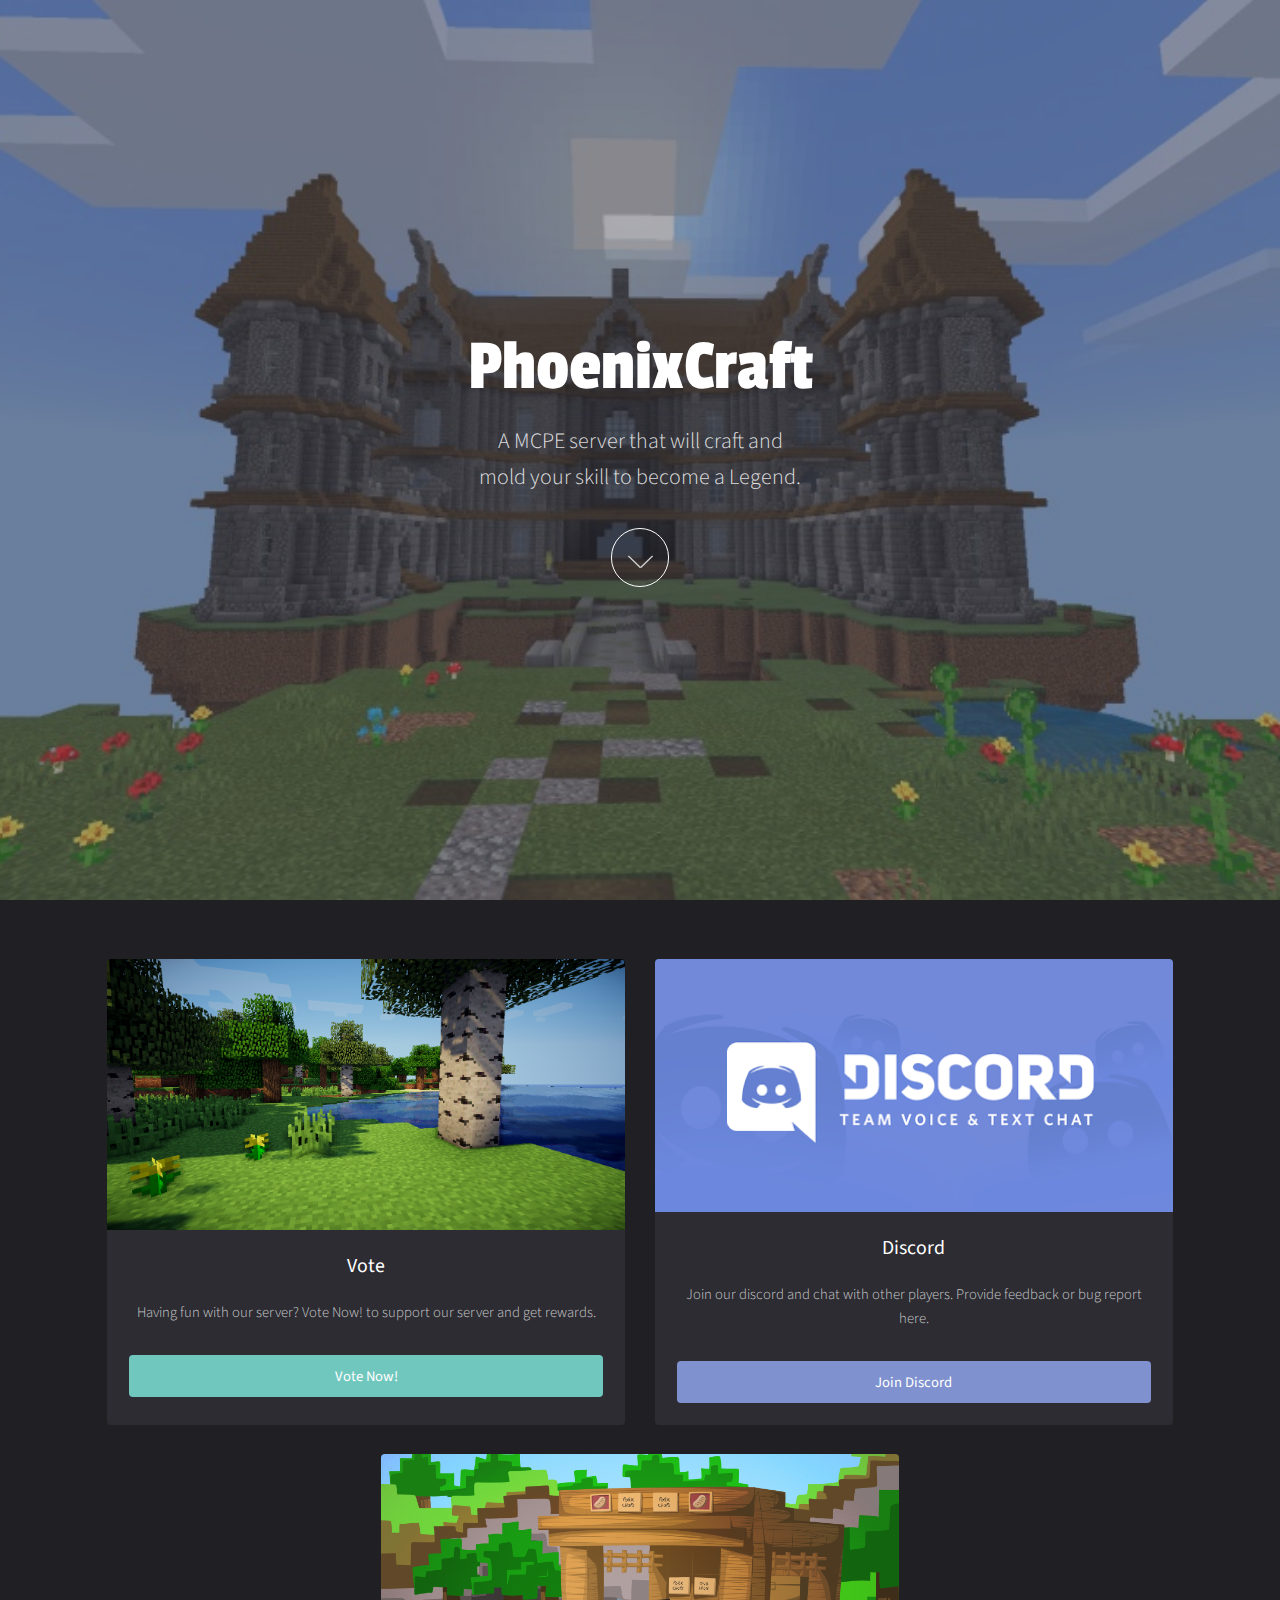
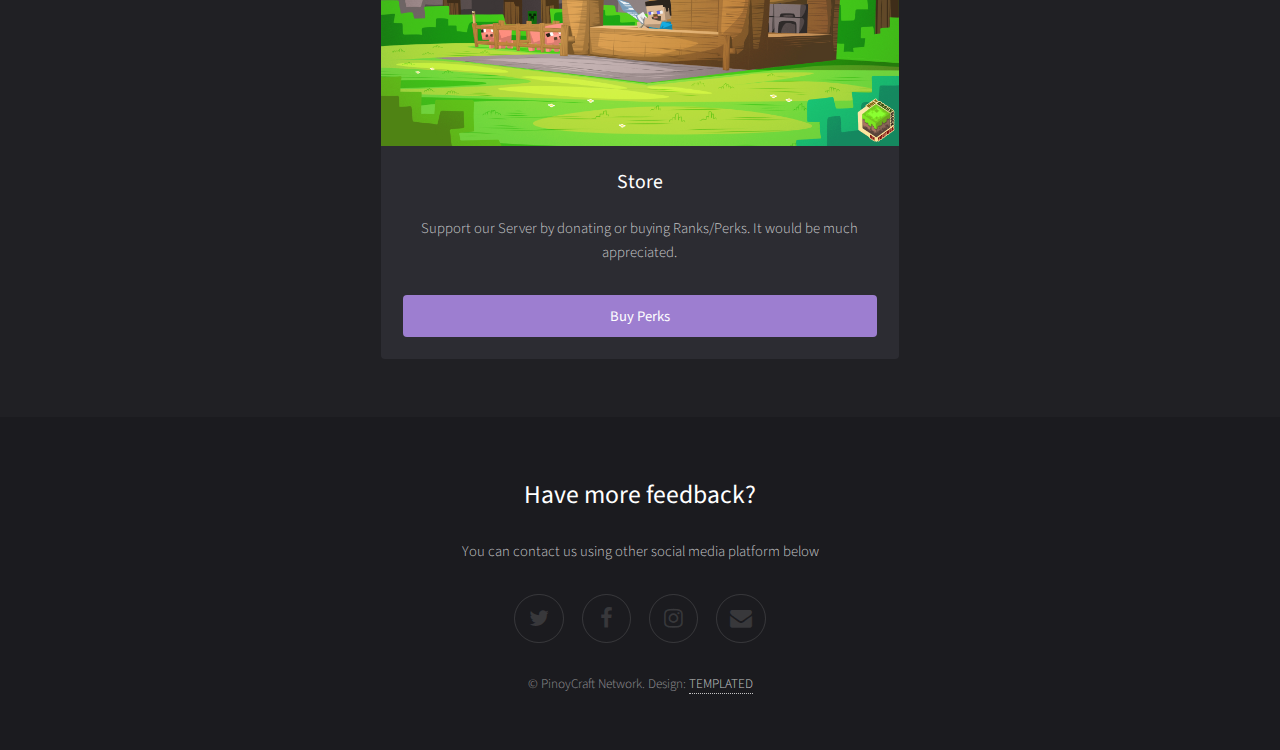
==== commit f353476e: "Add files via upload" ====
--- a/index.html
+++ b/index.html
@@ -1,510 +1,101 @@
-<!DOCTYPE html>
-<html lang="en">
-  <head>
-    <!-- Required meta tags -->
-    <meta charset="utf-8">
-    <meta name="viewport" content="width=device-width, initial-scale=1, shrink-to-fit=no">
-    <title>PinoyCraft</title>
-    <!-- Favicon -->
-    <link rel="shortcut icon" type="image/icon" href="assets/images/favicon.ico"/>
-    <!-- Font Awesome -->
-    <link href="https://maxcdn.bootstrapcdn.com/font-awesome/4.6.3/css/font-awesome.min.css" rel="stylesheet">
-     <!-- Bootstrap CSS -->
-    <link rel="stylesheet" href="https://maxcdn.bootstrapcdn.com/bootstrap/4.0.0-beta/css/bootstrap.min.css" integrity="sha384-/Y6pD6FV/Vv2HJnA6t+vslU6fwYXjCFtcEpHbNJ0lyAFsXTsjBbfaDjzALeQsN6M" crossorigin="anonymous">
-    <!-- Slick slider -->
-    <link href="assets/css/slick.css" rel="stylesheet">
-    <!-- Theme color -->
-    <link id="switcher" href="assets/css/theme-color/default-theme.css" rel="stylesheet">
+<!DOCTYPE HTML>
+<!--
+	Full Motion by TEMPLATED
+	templated.co @templatedco
+	Released for free under the Creative Commons Attribution 3.0 license (templated.co/license)
+-->
+<html>
+	<head>
+		<title>PinoyCraft</title>
+		<meta charset="utf-8" />
+		<meta name="viewport" content="width=device-width, initial-scale=1" />
+		<link rel="stylesheet" href="assets/css/main.css" />
+	</head>
+	<body id="top">
 
-    <!-- Main Style -->
-    <link href="style.css" rel="stylesheet">
+			<!-- Banner -->
+			<!--
+				To use a video as your background, set data-video to the name of your video without
+				its extension (eg. images/banner). Your video must be available in both .mp4 and .webm
+				formats to work correctly.
+			-->
+				<section id="banner" >
+					<div class="inner">
+						<header>
+							<h1>PhoenixCraft</h1>
+							<p>A MCPE server that will craft and<br />
+						 mold your skill to become a Legend.</p>
+						</header>
+						<a href="#main" class="more">Learn More</a>
+					</div>
+				</section>
 
-    <!-- Fonts -->
+			<!-- Main -->
+				<div id="main">
+					<div class="inner">
 
-    <!-- Poppins For Title -->
-	<link href="https://fonts.googleapis.com/css?family=Poppins" rel="stylesheet">
- 
- 
-	</head>
-  <body>
+					<!-- Boxes -->
+						<div class="thumbnails">
 
-  
+							<div class="box">
+								<a href="https://discord.gg/zAT734N" class="image fit"><img src="images/vote.png" alt="" /></a>
+								<div class="inner">
+									<h3>Vote</h3>
+									<p>Having fun with our server? Vote Now! to support our server and get rewards.</p>
+									<a href="https://discord.gg/zAT734N" class="button fit">Vote Now!</a>
+								</div>
+							</div>
 
-   <!--START SCROLL TOP BUTTON -->
-    <a class="scrollToTop" href="#">
-      <i class="fa fa-angle-up"></i>
-    </a>
-  <!-- END SCROLL TOP BUTTON -->
-  	
-  	<!-- Start Header -->
-	<header id="mu-hero">
-		<div class="container">
-			<div class="mu-hero-area">
-				
-				<div class="mu-hero-top">
-					<!-- Start center Logo -->
-					<div class="mu-logo-area">
-						<!-- text based logo -->
-						<a class="mu-logo" href="index.html"><span>PinoyCraft</span></a>
-						<!-- Image based logo -->
-						<!-- <a class="mu-logo" href="index.html"><img src="assets/images/logo.jpg" alt="logo img"></a> -->
-					</div>
-					<!-- End center Logo -->
-					<div class="mu-hero-top-info">
-						<ul>
-							<li>
-							
-								<div class="mu-telephone">
-									<i class="fa fa-shopping-cart" aria-hidden="true"></i>
-									<span>Store</span>
+							<div class="box">
+								<a href="https://discord.gg/zAT734N" class="image fit"><img src="images/discord.png" alt="" /></a>
+								<div class="inner">
+									<h3>Discord</h3>
+									<p>Join our discord and chat with other players. Provide feedback or bug report here.</p>
+									<a href="https://discord.gg/zAT734N" class="button style2 fit">Join Discord</a>
 								</div>
-									
-							</li>
-							<li>
-								<i class="fa fa-check-square" aria-hidden="true"></i>
-								<span>Vote</span>
-							</li>
-						</ul>
-						
+							</div>
+
+							<div class="box">
+								<a href="https://youtu.be/s6zR2T9vn2c" class="image fit"><img src="images/store.jpg" alt="" /></a>
+								<div class="inner">
+									<h3>Store</h3>
+									<p>Support our Server by donating or buying Ranks/Perks. It would be much appreciated.</p>
+									<a href="https://youtu.be/s6zR2T9vn2c" class="button style3 fit">Buy Perks</a>
+								</div>
+							</div>
+
+
+
+						</div>
+
 					</div>
 				</div>
 
-				<!-- Start hero featured area -->
-				<div class="mu-hero-featured-area">
-					<div class="mu-hero-featured-content">
+			<!-- Footer -->
+				<footer id="footer">
+					<div class="inner">
+						<h2>Have more feedback?</h2>
+						<p>You can contact us using other social media platform below <br />
 					
-						<h1>PinoyCraft</h1>
-						<p>A MCPE Server for pinoy that will craft <br> their skill to become a legend</br></p>
+						  </p>
 
-						<a href="#mu-video" class="mu-book-now-btn">Join Now!</a>
-						
-						<div class="mu-scrolldown-area">
-							<a href="#mu-about" class="mu-scrolldown" id="mu-scrolldown"><i class="fa fa-chevron-down" aria-hidden="true"></i></a>
-						</div>
+						<ul class="icons">
+							<li><a href="#" class="icon fa-twitter"><span class="label">Twitter</span></a></li>
+							<li><a href="#" class="icon fa-facebook"><span class="label">Facebook</span></a></li>
+							<li><a href="#" class="icon fa-instagram"><span class="label">Instagram</span></a></li>
+							<li><a href="#" class="icon fa-envelope"><span class="label">Email</span></a></li>
+						</ul>
+						<p class="copyright">&copy; PinoyCraft Network. Design: <a href="https://templated.co">TEMPLATED</a></p>
 					</div>
-				</div>
-				<!-- End hero featured area -->
+				</footer>
 
-			</div>
-		</div>
-	</header>
-	<!-- End Header -->
+		<!-- Scripts -->
+			<script src="assets/js/jquery.min.js"></script>
+			<script src="assets/js/jquery.scrolly.min.js"></script>
+			<script src="assets/js/jquery.poptrox.min.js"></script>
+			<script src="assets/js/skel.min.js"></script>
+			<script src="assets/js/util.js"></script>
+			<script src="assets/js/main.js"></script>
 
-	
-	<!-- Start main content -->
-	<main>
-		<!-- Start About -->
-		<section id="mu-about">
-			<div class="container">
-				<div class="row">
-					<div class="col-md-12">
-						<div class="mu-about-area">
-							<!-- Start Feature Content -->
-							<div class="row">
-								<div class="col-md-6">
-									<div class="mu-about-left">
-										<img class="" src="assets/images/about-us-img.jpeg" alt="img">
-									</div>
-								</div>
-								<div class="col-md-6">
-									<div class="mu-about-right">
-										<h2>About Our Agency</h2>
-										<p>Lorem ipsum dolor sit amet, consectetur adipisicing elit. Ipsam aliquam distinctio magni enim error commodi suscipit nobis alias nulla, itaque ex, vitae repellat amet neque est voluptatem iure maxime eius!</p>
-
-										<p>Lorem ipsum dolor sit amet, consectetur adipisicing elit. Delectus in accusamus qui sequi nisi, sint magni, ipsam, porro nesciunt id veritatis quaerat ipsum consequatur laborum, provident veniam quibusdam placeat quam?</p>
-									</div>
-								</div>
-							</div>
-							<!-- End Feature Content -->
-
-						</div>
-					</div>
-				</div>
-			</div>
-		</section>
-		<!-- End About -->
-		
-		<!-- Start Why Us -->
-		<section id="mu-why-us">
-			<div class="container">
-				<div class="row">
-					<div class="col-md-12">
-						<div class="mu-why-us-area">
-							<h2>Why Us?</h2>
-							<div class="mu-why-us-content">
-								<div class="row">
-									<div class="col-md-4">
-										<div class="mu-why-us-single">
-											<div class="my-why-us-single-icon">
-												<i class="fa fa-bed" aria-hidden="true"></i>
-											</div>
-											<h3>Luxurious Hotels</h3>
-											<p>Lorem ipsum dolor sit amet, consectetur adipisicing elit. Beatae eum corporis commodi, ipsum sequi quae nemo quasi voluptatibus quaerat nulla! Doloribus cumque ipsum, tempore veritatis quibusdam quae numquam minus iste!</p>
-										</div>
-									</div>
-									<div class="col-md-4">
-										<div class="mu-why-us-single">
-											<div class="my-why-us-single-icon">
-												<i class="fa fa-thumbs-up" aria-hidden="true"></i>
-											</div>
-											<h3>The Best Service</h3>
-											<p>Lorem ipsum dolor sit amet, consectetur adipisicing elit. Beatae eum corporis commodi, ipsum sequi quae nemo quasi voluptatibus quaerat nulla! Doloribus cumque ipsum, tempore veritatis quibusdam quae numquam minus iste!</p>
-										</div>
-									</div>
-									<div class="col-md-4">
-										<div class="mu-why-us-single">
-											<div class="my-why-us-single-icon">
-												<i class="fa fa-plane" aria-hidden="true"></i>
-											</div>
-											<h3>Unique Experience</h3>
-											<p>Lorem ipsum dolor sit amet, consectetur adipisicing elit. Beatae eum corporis commodi, ipsum sequi quae nemo quasi voluptatibus quaerat nulla! Doloribus cumque ipsum, tempore veritatis quibusdam quae numquam minus iste!</p>
-										</div>
-									</div>
-								</div>
-							</div>
-						</div>
-					</div>
-				</div>
-			</div>
-		</section>
-		<!-- End Why Us -->
-
-		<!-- Start Video -->
-		<section id="mu-video">
-			<div class="container">
-				<div class="row">
-					<div class="col-md-12">
-						<div class="mu-video-area">
-							<h2>Watch Our Recent Trip Video</h2>
-							<p class="mu-title-content">Lorem ipsum dolor sit amet, consectetur adipisicing elit. Eum impedit nostrum porro possimus nesciunt voluptate, id nam. Harum deserunt nobis esse iste voluptatem cumque neque quo sunt velit. Nostrum, provident!</p>
-
-							<!-- Start Video content -->
-							<div class="mu-video-content">		
-								<iframe width="854" height="480" src="https://www.youtube.com/embed/58K5QL0x6Zo" allowfullscreen></iframe>							
-							</div>
-							<!-- End Video content -->
-
-						</div>
-					</div>
-				</div>
-			</div>	
-		</section>
-		<!-- End Video -->
-
-		<!-- Start Featured Tours -->
-		<section id="mu-featured-tours">
-			<div class="container">
-				<div class="row">
-					<div class="col-md-12">
-						<div class="mu-featured-tours-area">
-							<h2>Our Featured Tours</h2>
-							<p class="mu-title-content">Lorem ipsum dolor sit amet, consectetur adipisicing elit. Delectus, officia aut molestiae quod. Veritatis voluptas, possimus. Quae qui optio minus dolorem fugit dolore, cum at, harum omnis sint? Saepe, asperiores.</p>
-
-							<!-- Start Featured Tours content -->
-							<div class="mu-featured-tours-content">
-								<div class="row">
-
-									<div class="col-md-4">
-										<div class="mu-featured-tours-single">
-											<img src="assets/images/dubai.jpg" alt="img">
-											<div class="mu-featured-tours-single-info">
-												<h3>Abu Dhabi</h3>
-												<h4> 2 Days, 3 Nights</h4>
-												<span class="mu-price-tag">$650</span>
-												<p>Lorem ipsum dolor sit amet, consectetur adipisicing elit. At quidem earum sed. Sint, magnam eligendi!</p>
-												<a href="#" class="mu-book-now-btn">Book Now</a>
-											</div>
-										</div>
-									</div>
-
-									<div class="col-md-4">
-										<div class="mu-featured-tours-single">
-											<img src="assets/images/thailand.jpg" alt="img">
-											<div class="mu-featured-tours-single-info">
-												<h3>Thailand</h3>
-												<h4> 2 Days, 3 Nights</h4>
-												<span class="mu-price-tag">$845</span>
-												<p>Lorem ipsum dolor sit amet, consectetur adipisicing elit. At quidem earum sed. Sint, magnam eligendi!</p>
-												<a href="#" class="mu-book-now-btn">Book Now</a>
-											</div>
-										</div>
-									</div>
-
-									<div class="col-md-4">
-										<div class="mu-featured-tours-single">
-											<img src="assets/images/france.jpg" alt="img">
-											<div class="mu-featured-tours-single-info">
-												<h3>France</h3>
-												<h4> 2 Days, 3 Nights</h4>
-												<span class="mu-price-tag">$450</span>
-												<p>Lorem ipsum dolor sit amet, consectetur adipisicing elit. At quidem earum sed. Sint, magnam eligendi!</p>
-												<a href="#" class="mu-book-now-btn">Book Now</a>
-											</div>
-										</div>
-									</div>
-										<div class="col-md-4">
-										<div class="mu-featured-tours-single">
-											<img src="assets/images/switzerland.jpg" alt="img">
-											<div class="mu-featured-tours-single-info">
-												<h3>Switzerland</h3>
-												<h4> 2 Days, 3 Nights</h4>
-												<span class="mu-price-tag">$1030</span>
-												<p>Lorem ipsum dolor sit amet, consectetur adipisicing elit. At quidem earum sed. Sint, magnam eligendi!</p>
-												<a href="#" class="mu-book-now-btn">Book Now</a>
-											</div>
-										</div>
-									</div>
-
-									<div class="col-md-4">
-										<div class="mu-featured-tours-single">
-											<img src="assets/images/italy.jpg" alt="img">
-											<div class="mu-featured-tours-single-info">
-												<h3>Italy</h3>
-												<h4> 2 Days, 3 Nights</h4>
-												<span class="mu-price-tag">$650</span>
-												<p>Lorem ipsum dolor sit amet, consectetur adipisicing elit. At quidem earum sed. Sint, magnam eligendi!</p>
-												<a href="#" class="mu-book-now-btn">Book Now</a>
-											</div>
-										</div>
-									</div>
-
-									<div class="col-md-4">
-										<div class="mu-featured-tours-single">
-											<img src="assets/images/england.jpg" alt="img">
-											<div class="mu-featured-tours-single-info">
-												<h3>England</h3>
-												<h4> 2 Days, 3 Nights</h4>
-												<span class="mu-price-tag">$950</span>
-												<p>Lorem ipsum dolor sit amet, consectetur adipisicing elit. At quidem earum sed. Sint, magnam eligendi!</p>
-												<a href="#" class="mu-book-now-btn">Book Now</a>
-											</div>
-										</div>
-									</div>
-
-								</div>
-							</div>
-							<!-- End Featured Tours content -->
-						</div>
-					</div>
-				</div>
-			</div>
-		</section>
-		<!-- End Featured Tours -->
-
-		<!-- Start Client Testimonials -->
-		<section id="mu-testimonials">
-			<div class="container">
-				<div class="row">
-					<div class="col-md-12">
-						<div class="mu-testimonials-area">
-							<h2>What Our Travelers Says</h2>
-
-							<div class="mu-testimonials-block">
-								<ul class="mu-testimonial-slide">
-
-									<li>
-										<i class="fa fa-quote-left mu-client-quote" aria-hidden="true"></i>
-										<p>"Lorem Ipsum is simply dummy text of the printing and typesetting industry. Lorem Ipsum has been the industry's standard dummy text ever."</p>
-										<img class="mu-rt-img" src="assets/images/traveler-1.jpg" alt="img">
-										<h5 class="mu-rt-name"> - Alice Boga</h5>
-										<span class="mu-rt-title">Zurich, Switzerland </span>
-									</li>
-
-									<li>
-										<i class="fa fa-quote-left mu-client-quote" aria-hidden="true"></i>
-										<p>"Lorem Ipsum is simply dummy text of the printing and typesetting industry. Lorem Ipsum has been the industry's standard dummy text ever."</p>
-										<img class="mu-rt-img" src="assets/images/traveler-2.jpg" alt="img">
-										<h5 class="mu-rt-name"> - Jhon Doe</h5>
-										<span class="mu-rt-title">Pattaya., Thailand</span>
-									</li>
-
-									<li>
-										<i class="fa fa-quote-left mu-client-quote" aria-hidden="true"></i>
-										<p>"Lorem Ipsum is simply dummy text of the printing and typesetting industry. Lorem Ipsum has been the industry's standard dummy text ever."</p>
-										<img class="mu-rt-img" src="assets/images/traveler-3.jpg" alt="img">
-										<h5 class="mu-rt-name"> - Jessica Doe</h5>
-										<span class="mu-rt-title">Bali, Indonesia</span>
-									</li>
-
-								</ul>
-							</div>
-
-						</div>
-					</div>
-				</div>
-			</div>
-		</section>
-		<!-- End Client Testimonials -->
-
-		<!-- Start Clients -->
-		<section id="mu-clients">
-			<div class="container">
-				<div class="row">
-					<div class="col-md-12">
-						<div class="mu-clients-area">
-							<h2>Our Awesome Clients</h2>
-
-							<!-- Start Clients brand logo -->
-							<div class="mu-clients-slider">
-
-								<div class="mu-clients-single">
-									<img src="assets/images/sponsor-logo-1.png" alt="Brand Logo">
-								</div>
-
-								<div class="mu-clients-single">
-									<img src="assets/images/sponsor-logo-2.png" alt="Brand Logo">
-								</div>
-
-								<div class="mu-clients-single">
-									<img src="assets/images/sponsor-logo-3.png" alt="Brand Logo">
-								</div>
-
-								<div class="mu-clients-single">
-									<img src="assets/images/sponsor-logo-4.png" alt="Brand Logo">
-								</div>
-
-								<div class="mu-clients-single">
-									<img src="assets/images/sponsor-logo-5.png" alt="Brand Logo">
-								</div>
-
-								<div class="mu-clients-single">
-									<img src="assets/images/sponsor-logo-6.png" alt="Brand Logo">
-								</div>
-							</div>
-							<!-- End Clients brand logo -->
-
-						</div>
-					</div>
-				</div>
-			</div>
-		</section>
-		<!-- End Clients -->
-
-		<!-- Start Call to Action -->
-		<section id="mu-callto-action">
-			<div class="container">
-				<div class="row col-md-12">
-					<div class="mu-callto-action-area">
-						<h2>Explore the world by making journey with us</h2>
-						<a class="mu-book-now-btn" href="#">Start Journey</a>
-					</div>
-				</div>
-			</div>
-		</section>
-		<!-- Start Call to Action -->
-
-		<!-- Start Contact -->
-		<section id="mu-contact">
-			<div class="container">
-				<div class="row">
-					<div class="col-md-12">
-						<div class="mu-contact-area">
-							<h2>Contact Us</h2>
-							<p>Lorem Ipsum is simply dummy text of the printing and typesetting industry. Lorem Ipsum has been the industry's standard dummy text ever</p>
-							
-							<!-- Start Contact Content -->
-							<div class="mu-contact-content">
-								<div class="row">
-
-									<div class="col-md-12">
-										<div class="mu-contact-form-area">
-											<div id="form-messages"></div>
-											<form id="ajax-contact" method="post" action="mailer.php" class="mu-contact-form">
-												<div class="row">
-													<div class="col-md-6">
-														<div class="form-group">                
-															<input type="text" class="form-control" placeholder="Name" id="name" name="name" required>
-														</div>
-													</div>
-
-													<div class="col-md-6">
-														<div class="form-group">                
-															<input type="email" class="form-control" placeholder="Enter Email" id="email" name="email" required>
-														</div>    
-													</div>          
-												</div>
-
-												<div class="form-group">                
-													<input type="text" class="form-control" placeholder="Your Subject" id="subject" name="subject" required>
-												</div>
-
-												<div class="form-group">
-													<textarea class="form-control" placeholder="Message" id="message" name="message" required></textarea>
-												</div>
-												<button type="submit" class="mu-send-msg-btn"><span>Send Message</span></button>
-								        	</form>
-										</div>
-									</div>
-
-								</div>
-							</div>
-							<!-- End Contact Content -->
-						</div>
-					</div>
-				</div>
-			</div>
-		</section>
-		<!-- End Contact -->
-
-		<!-- Start Google Map -->
-
-		<div id="mu-google-map">
-			<iframe src="https://www.google.com/maps/embed?pb=!1m18!1m12!1m3!1d3508.8176744277202!2d-81.47150788457147!3d28.424757900613237!2m3!1f0!2f0!3f0!3m2!1i1024!2i768!4f13.1!3m3!1m2!1s0x88e77e378ec5a9a9%3A0x2feec9271ed22c5b!2sOrange+County+Convention+Center!5e0!3m2!1sen!2sbd!4v1503833952781" width="850" height="450" allowfullscreen></iframe>
-		</div>
-
-		<!-- End Google Map -->
-
-	</main>
-	
-	<!-- End main content -->	
-			
-			
-	<!-- Start footer -->
-	<footer id="mu-footer">
-		<div class="container">
-			<div class="mu-footer-area">
-				<div class="row">
-					<div class="col-md-6">
-						<div class="mu-footer-left">
-							<p class="mu-copy-right">&copy; Copyright <a rel="nofollow" href="http://markups.io">markups.io</a>. All right reserved.</p>
-						</div>
-					</div>
-					<div class="col-md-6">
-						<div class="mu-footer-right">
-							<div class="mu-social-media">
-								<a href="#"><i class="fa fa-facebook"></i></a>
-								<a href="#"><i class="fa fa-twitter"></i></a>
-								<a href="#"><i class="fa fa-google-plus"></i></a>
-								<a href="#"><i class="fa fa-linkedin"></i></a>
-								<a href="#"><i class="fa fa-youtube"></i></a>
-							</div>
-						</div>
-					</div>
-				</div>
-			</div>
-		</div>
-
-	</footer>
-	<!-- End footer -->
-
-	
-	<!-- JavaScript -->
-    <!-- jQuery first, then Popper.js, then Bootstrap JS -->
-    <script src="https://ajax.googleapis.com/ajax/libs/jquery/3.2.1/jquery.min.js"></script>
-    <script src="https://cdnjs.cloudflare.com/ajax/libs/popper.js/1.11.0/umd/popper.min.js" integrity="sha384-b/U6ypiBEHpOf/4+1nzFpr53nxSS+GLCkfwBdFNTxtclqqenISfwAzpKaMNFNmj4" crossorigin="anonymous"></script>
-    <script src="https://maxcdn.bootstrapcdn.com/bootstrap/4.0.0-beta/js/bootstrap.min.js" integrity="sha384-h0AbiXch4ZDo7tp9hKZ4TsHbi047NrKGLO3SEJAg45jXxnGIfYzk4Si90RDIqNm1" crossorigin="anonymous"></script>
-	<!-- Slick slider -->
-    <script type="text/javascript" src="assets/js/slick.min.js"></script>
-    <!-- Ajax contact form  -->
-    <script type="text/javascript" src="assets/js/app.js"></script>
-  
-      
-	
-    <!-- Custom js -->
-	<script type="text/javascript" src="assets/js/custom.js"></script>
-
-	
-	
-    
-  </body>
+	</body>
 </html>
--- a/assets/css/main.css
+++ b/assets/css/main.css
@@ -0,0 +1,1407 @@
+@charset "UTF-8";
+@import url(font-awesome.min.css);
+@import url("https://fonts.googleapis.com/css?family=Source+Sans+Pro:300,400|Passion+One:400");
+
+/*
+	Full Motion by TEMPLATED
+	templated.co @templatedco
+	Released for free under the Creative Commons Attribution 3.0 license (templated.co/license)
+*/
+
+/* Reset */
+
+	html, body, div, span, applet, object, iframe, h1, h2, h3, h4, h5, h6, p, blockquote, pre, a, abbr, acronym, address, big, cite, code, del, dfn, em, img, ins, kbd, q, s, samp, small, strike, strong, sub, sup, tt, var, b, u, i, center, dl, dt, dd, ol, ul, li, fieldset, form, label, legend, table, caption, tbody, tfoot, thead, tr, th, td, article, aside, canvas, details, embed, figure, figcaption, footer, header, hgroup, menu, nav, output, ruby, section, summary, time, mark, audio, video {
+		margin: 0;
+		padding: 0;
+		border: 0;
+		font-size: 100%;
+		font: inherit;
+		vertical-align: baseline;
+	}
+
+	article, aside, details, figcaption, figure, footer, header, hgroup, menu, nav, section {
+		display: block;
+	}
+
+	body {
+		line-height: 1;
+	}
+
+	ol, ul {
+		list-style: none;
+	}
+
+	blockquote, q {
+		quotes: none;
+	}
+
+	blockquote:before, blockquote:after, q:before, q:after {
+		content: '';
+		content: none;
+	}
+
+	table {
+		border-collapse: collapse;
+		border-spacing: 0;
+	}
+
+	body {
+		-webkit-text-size-adjust: none;
+	}
+
+/* Box Model */
+
+	*, *:before, *:after {
+		-moz-box-sizing: border-box;
+		-webkit-box-sizing: border-box;
+		box-sizing: border-box;
+	}
+
+/* Basic */
+
+	@-ms-viewport {
+		width: device-width;
+	}
+
+	body {
+		-ms-overflow-style: scrollbar;
+	}
+
+	@media screen and (max-width: 480px) {
+
+		html, body {
+			min-width: 320px;
+		}
+
+	}
+
+	body {
+		background: #202024;
+	}
+
+		body.is-loading *, body.is-loading *:before, body.is-loading *:after {
+			-moz-animation: none !important;
+			-webkit-animation: none !important;
+			-ms-animation: none !important;
+			animation: none !important;
+			-moz-transition: none !important;
+			-webkit-transition: none !important;
+			-ms-transition: none !important;
+			transition: none !important;
+		}
+
+/* Type */
+
+	body, input, select, textarea {
+		color: rgba(255, 255, 255, 0.75);
+		font-family: "Source Sans Pro", sans-serif;
+		font-size: 14pt;
+		font-weight: 300;
+		line-height: 1.65;
+	}
+
+		@media screen and (max-width: 1680px) {
+
+			body, input, select, textarea {
+				font-size: 11pt;
+			}
+
+		}
+
+		@media screen and (max-width: 1280px) {
+
+			body, input, select, textarea {
+				font-size: 11pt;
+			}
+
+		}
+
+		@media screen and (max-width: 980px) {
+
+			body, input, select, textarea {
+				font-size: 12pt;
+			}
+
+		}
+
+		@media screen and (max-width: 736px) {
+
+			body, input, select, textarea {
+				font-size: 12pt;
+			}
+
+		}
+
+		@media screen and (max-width: 480px) {
+
+			body, input, select, textarea {
+				font-size: 12pt;
+			}
+
+		}
+
+	a {
+		-moz-transition: background-color 0.2s ease-in-out, color 0.2s ease-in-out;
+		-webkit-transition: background-color 0.2s ease-in-out, color 0.2s ease-in-out;
+		-ms-transition: background-color 0.2s ease-in-out, color 0.2s ease-in-out;
+		transition: background-color 0.2s ease-in-out, color 0.2s ease-in-out;
+		color: rgba(255, 255, 255, 0.75);
+		text-decoration: none;
+		border-bottom: 1px dotted;
+		outline: 0;
+	}
+
+		a:hover {
+			color: #FFF;
+			border: none;
+		}
+
+	strong, b {
+		color: #fff;
+		font-weight: 400;
+	}
+
+	em, i {
+		font-style: italic;
+	}
+
+	p {
+		margin: 0 0 2em 0;
+	}
+
+	h1, h2, h3, h4, h5, h6 {
+		color: #fff;
+		font-weight: 400;
+		line-height: 1.5;
+		margin: 0 0 1em 0;
+	}
+
+		h1 a, h2 a, h3 a, h4 a, h5 a, h6 a {
+			color: inherit;
+			text-decoration: none;
+		}
+
+	h2 {
+		font-size: 1.75em;
+	}
+
+	h3 {
+		font-size: 1.35em;
+	}
+
+	h4 {
+		font-size: 1.1em;
+	}
+
+	h5 {
+		font-size: 0.9em;
+	}
+
+	h6 {
+		font-size: 0.7em;
+	}
+
+	sub {
+		font-size: 0.8em;
+		position: relative;
+		top: 0.5em;
+	}
+
+	sup {
+		font-size: 0.8em;
+		position: relative;
+		top: -0.5em;
+	}
+
+	blockquote {
+		border-left: solid 4px rgba(144, 144, 144, 0.25);
+		font-style: italic;
+		margin: 0 0 2em 0;
+		padding: 0.5em 0 0.5em 2em;
+	}
+
+	code {
+		background: rgba(144, 144, 144, 0.075);
+		border-radius: 4px;
+		border: solid 1px rgba(144, 144, 144, 0.25);
+		font-family: "Courier New", monospace;
+		font-size: 0.9em;
+		margin: 0 0.25em;
+		padding: 0.25em 0.65em;
+	}
+
+	pre {
+		-webkit-overflow-scrolling: touch;
+		font-family: "Courier New", monospace;
+		font-size: 0.9em;
+		margin: 0 0 2em 0;
+	}
+
+		pre code {
+			display: block;
+			line-height: 1.75;
+			padding: 1em 1.5em;
+			overflow-x: auto;
+		}
+
+	hr {
+		border: 0;
+		border-bottom: solid 1px rgba(144, 144, 144, 0.25);
+		margin: 2em 0;
+	}
+
+		hr.major {
+			margin: 3em 0;
+		}
+
+	.align-left {
+		text-align: left;
+	}
+
+	.align-center {
+		text-align: center;
+	}
+
+	.align-right {
+		text-align: right;
+	}
+
+/* Section/Article */
+
+	section.special, article.special {
+		text-align: center;
+	}
+
+	header p {
+		color: rgba(255, 255, 255, 0.5);
+		position: relative;
+		margin: 0 0 1.5em 0;
+	}
+
+	header h2 + p {
+		font-size: 1.25em;
+		margin-top: -1em;
+	}
+
+	header h3 + p {
+		font-size: 1.1em;
+		margin-top: -0.8em;
+	}
+
+	header h4 + p,
+	header h5 + p,
+	header h6 + p {
+		font-size: 0.9em;
+		margin-top: -0.6em;
+	}
+
+/* Box */
+
+	.thumbnails {
+		display: -moz-flex;
+		display: -webkit-flex;
+		display: -ms-flex;
+		display: flex;
+		-moz-align-items: stretch;
+		-webkit-align-items: stretch;
+		-ms-align-items: stretch;
+		align-items: stretch;
+		-moz-justify-content: center;
+		-webkit-justify-content: center;
+		-ms-justify-content: center;
+		justify-content: center;
+		-moz-flex-wrap: wrap;
+		-webkit-flex-wrap: wrap;
+		-ms-flex-wrap: wrap;
+		flex-wrap: wrap;
+	}
+
+		.thumbnails .box {
+			margin: 0 1em 2em 1em;
+			width: 30%;
+		}
+
+			@media screen and (max-width: 1280px) {
+
+				.thumbnails .box {
+					width: 45%;
+				}
+
+			}
+
+			@media screen and (max-width: 736px) {
+
+				.thumbnails .box {
+					width: 100%;
+				}
+
+			}
+
+/* Form */
+
+	form {
+		margin: 0 0 2em 0;
+	}
+
+	label {
+		color: #fff;
+		display: block;
+		font-size: 0.9em;
+		font-weight: 400;
+		margin: 0 0 1em 0;
+	}
+
+	input[type="text"],
+	input[type="password"],
+	input[type="email"],
+	input[type="tel"],
+	select,
+	textarea {
+		-moz-appearance: none;
+		-webkit-appearance: none;
+		-ms-appearance: none;
+		appearance: none;
+		background: rgba(144, 144, 144, 0.075);
+		border-radius: 4px;
+		border: none;
+		border: solid 1px rgba(144, 144, 144, 0.25);
+		color: inherit;
+		display: block;
+		outline: 0;
+		padding: 0 1em;
+		text-decoration: none;
+		width: 100%;
+	}
+
+		input[type="text"]:invalid,
+		input[type="password"]:invalid,
+		input[type="email"]:invalid,
+		input[type="tel"]:invalid,
+		select:invalid,
+		textarea:invalid {
+			box-shadow: none;
+		}
+
+		input[type="text"]:focus,
+		input[type="password"]:focus,
+		input[type="email"]:focus,
+		input[type="tel"]:focus,
+		select:focus,
+		textarea:focus {
+			border-color: #ff8686;
+			box-shadow: 0 0 0 1px #ff8686;
+		}
+
+	.select-wrapper {
+		text-decoration: none;
+		display: block;
+		position: relative;
+	}
+
+		.select-wrapper:before {
+			content: "";
+			-moz-osx-font-smoothing: grayscale;
+			-webkit-font-smoothing: antialiased;
+			font-family: FontAwesome;
+			font-style: normal;
+			font-weight: normal;
+			text-transform: none !important;
+		}
+
+		.select-wrapper:before {
+			color: rgba(144, 144, 144, 0.25);
+			display: block;
+			height: 2.75em;
+			line-height: 2.75em;
+			pointer-events: none;
+			position: absolute;
+			right: 0;
+			text-align: center;
+			top: 0;
+			width: 2.75em;
+		}
+
+		.select-wrapper select::-ms-expand {
+			display: none;
+		}
+
+	input[type="text"],
+	input[type="password"],
+	input[type="email"],
+	select {
+		height: 2.75em;
+	}
+
+	textarea {
+		padding: 0.75em 1em;
+	}
+
+	input[type="checkbox"],
+	input[type="radio"] {
+		-moz-appearance: none;
+		-webkit-appearance: none;
+		-ms-appearance: none;
+		appearance: none;
+		display: block;
+		float: left;
+		margin-right: -2em;
+		opacity: 0;
+		width: 1em;
+		z-index: -1;
+	}
+
+		input[type="checkbox"] + label,
+		input[type="radio"] + label {
+			text-decoration: none;
+			color: rgba(255, 255, 255, 0.75);
+			cursor: pointer;
+			display: inline-block;
+			font-size: 1em;
+			font-weight: 300;
+			padding-left: 2.4em;
+			padding-right: 0.75em;
+			position: relative;
+		}
+
+			input[type="checkbox"] + label:before,
+			input[type="radio"] + label:before {
+				-moz-osx-font-smoothing: grayscale;
+				-webkit-font-smoothing: antialiased;
+				font-family: FontAwesome;
+				font-style: normal;
+				font-weight: normal;
+				text-transform: none !important;
+			}
+
+			input[type="checkbox"] + label:before,
+			input[type="radio"] + label:before {
+				background: rgba(144, 144, 144, 0.075);
+				border-radius: 4px;
+				border: solid 1px rgba(144, 144, 144, 0.25);
+				content: '';
+				display: inline-block;
+				height: 1.65em;
+				left: 0;
+				line-height: 1.58125em;
+				position: absolute;
+				text-align: center;
+				top: 0;
+				width: 1.65em;
+			}
+
+		input[type="checkbox"]:checked + label:before,
+		input[type="radio"]:checked + label:before {
+			background: #ff8686;
+			border-color: #ff8686;
+			color: #ffffff;
+			content: '\f00c';
+		}
+
+		input[type="checkbox"]:focus + label:before,
+		input[type="radio"]:focus + label:before {
+			border-color: #ff8686;
+			box-shadow: 0 0 0 1px #ff8686;
+		}
+
+	input[type="checkbox"] + label:before {
+		border-radius: 4px;
+	}
+
+	input[type="radio"] + label:before {
+		border-radius: 100%;
+	}
+
+	::-webkit-input-placeholder {
+		color: rgba(255, 255, 255, 0.5) !important;
+		opacity: 1.0;
+	}
+
+	:-moz-placeholder {
+		color: rgba(255, 255, 255, 0.5) !important;
+		opacity: 1.0;
+	}
+
+	::-moz-placeholder {
+		color: rgba(255, 255, 255, 0.5) !important;
+		opacity: 1.0;
+	}
+
+	:-ms-input-placeholder {
+		color: rgba(255, 255, 255, 0.5) !important;
+		opacity: 1.0;
+	}
+
+	.formerize-placeholder {
+		color: rgba(255, 255, 255, 0.5) !important;
+		opacity: 1.0;
+	}
+
+/* Box */
+
+	.box {
+		border-radius: 4px;
+		margin-bottom: 2em;
+		background: #2c2c32;
+		text-align: center;
+	}
+
+		.box > :last-child,
+		.box > :last-child > :last-child,
+		.box > :last-child > :last-child > :last-child {
+			margin-bottom: 0;
+		}
+
+		.box .image.fit {
+			margin: 0;
+		}
+
+		.box .image img {
+			border-radius: 4px 4px 0 0;
+		}
+
+		.box .inner {
+			padding: 1.5em;
+			width: 100% !important;
+		}
+
+			@media screen and (max-width: 480px) {
+
+				.box .inner {
+					padding: 1em;
+				}
+
+			}
+
+		.box.alt {
+			border: 0;
+			border-radius: 0;
+			padding: 0;
+		}
+
+/* Icon */
+
+	.icon {
+		text-decoration: none;
+		border-bottom: none;
+		position: relative;
+	}
+
+		.icon:before {
+			-moz-osx-font-smoothing: grayscale;
+			-webkit-font-smoothing: antialiased;
+			font-family: FontAwesome;
+			font-style: normal;
+			font-weight: normal;
+			text-transform: none !important;
+		}
+
+		.icon > .label {
+			display: none;
+		}
+
+/* Image */
+
+	.image {
+		border-radius: 4px;
+		border: 0;
+		display: inline-block;
+		position: relative;
+	}
+
+		.image img {
+			border-radius: 4px;
+			display: block;
+		}
+
+		.image.left, .image.right {
+			max-width: 40%;
+		}
+
+			.image.left img, .image.right img {
+				width: 100%;
+			}
+
+		.image.left {
+			float: left;
+			padding: 0 1.5em 1em 0;
+			top: 0.25em;
+		}
+
+		.image.right {
+			float: right;
+			padding: 0 0 1em 1.5em;
+			top: 0.25em;
+		}
+
+		.image.fit {
+			display: block;
+			margin: 0 0 2em 0;
+			width: 100%;
+		}
+
+			.image.fit img {
+				width: 100%;
+			}
+
+		.image.main {
+			display: block;
+			margin: 0 0 3em 0;
+			width: 100%;
+		}
+
+			.image.main img {
+				width: 100%;
+			}
+
+/* List */
+
+	ol {
+		list-style: decimal;
+		margin: 0 0 2em 0;
+		padding-left: 1.25em;
+	}
+
+		ol li {
+			padding-left: 0.25em;
+		}
+
+	ul {
+		list-style: disc;
+		margin: 0 0 2em 0;
+		padding-left: 1em;
+	}
+
+		ul li {
+			padding-left: 0.5em;
+		}
+
+		ul.alt {
+			list-style: none;
+			padding-left: 0;
+		}
+
+			ul.alt li {
+				border-top: solid 1px rgba(144, 144, 144, 0.25);
+				padding: 0.5em 0;
+			}
+
+				ul.alt li:first-child {
+					border-top: 0;
+					padding-top: 0;
+				}
+
+		ul.icons {
+			cursor: default;
+			list-style: none;
+			padding-left: 0;
+		}
+
+			ul.icons li {
+				display: inline-block;
+				text-align: center;
+				padding-left: 0;
+				padding-right: 1em;
+			}
+
+				ul.icons li a {
+					display: block;
+					border-radius: 100%;
+					margin: 0;
+					padding: 0.5em;
+					border: solid 1px rgba(144, 144, 144, 0.25);
+					color: rgba(144, 144, 144, 0.25);
+				}
+
+					ul.icons li a:before {
+						font-size: 1.5em;
+						display: block;
+						width: 1.5em;
+						height: 1.5em;
+						line-height: 1.5em;
+					}
+
+					ul.icons li a:hover {
+						background-color: #202024;
+						color: #FFF;
+					}
+
+				ul.icons li:last-child {
+					padding-right: 0;
+				}
+
+		ul.actions {
+			cursor: default;
+			list-style: none;
+			padding-left: 0;
+		}
+
+			ul.actions li {
+				display: inline-block;
+				padding: 0 1em 0 0;
+				vertical-align: middle;
+			}
+
+				ul.actions li:last-child {
+					padding-right: 0;
+				}
+
+			ul.actions.small li {
+				padding: 0 0.5em 0 0;
+			}
+
+			ul.actions.vertical li {
+				display: block;
+				padding: 1em 0 0 0;
+			}
+
+				ul.actions.vertical li:first-child {
+					padding-top: 0;
+				}
+
+				ul.actions.vertical li > * {
+					margin-bottom: 0;
+				}
+
+			ul.actions.vertical.small li {
+				padding: 0.5em 0 0 0;
+			}
+
+				ul.actions.vertical.small li:first-child {
+					padding-top: 0;
+				}
+
+			ul.actions.fit {
+				display: table;
+				margin-left: -1em;
+				padding: 0;
+				table-layout: fixed;
+				width: calc(100% + 1em);
+			}
+
+				ul.actions.fit li {
+					display: table-cell;
+					padding: 0 0 0 1em;
+				}
+
+					ul.actions.fit li > * {
+						margin-bottom: 0;
+					}
+
+				ul.actions.fit.small {
+					margin-left: -0.5em;
+					width: calc(100% + 0.5em);
+				}
+
+					ul.actions.fit.small li {
+						padding: 0 0 0 0.5em;
+					}
+
+			@media screen and (max-width: 480px) {
+
+				ul.actions {
+					margin: 0 0 2em 0;
+				}
+
+					ul.actions li {
+						padding: 1em 0 0 0;
+						display: block;
+						text-align: center;
+						width: 100%;
+					}
+
+						ul.actions li:first-child {
+							padding-top: 0;
+						}
+
+						ul.actions li > * {
+							width: 100%;
+							margin: 0 !important;
+						}
+
+							ul.actions li > *.icon:before {
+								margin-left: -2em;
+							}
+
+					ul.actions.small li {
+						padding: 0.5em 0 0 0;
+					}
+
+						ul.actions.small li:first-child {
+							padding-top: 0;
+						}
+
+			}
+
+	dl {
+		margin: 0 0 2em 0;
+	}
+
+		dl dt {
+			display: block;
+			font-weight: 400;
+			margin: 0 0 1em 0;
+		}
+
+		dl dd {
+			margin-left: 2em;
+		}
+
+/* Table */
+
+	.table-wrapper {
+		-webkit-overflow-scrolling: touch;
+		overflow-x: auto;
+	}
+
+	table {
+		margin: 0 0 2em 0;
+		width: 100%;
+	}
+
+		table tbody tr {
+			border: solid 1px rgba(144, 144, 144, 0.25);
+			border-left: 0;
+			border-right: 0;
+		}
+
+			table tbody tr:nth-child(2n + 1) {
+				background-color: rgba(144, 144, 144, 0.075);
+			}
+
+		table td {
+			padding: 0.75em 0.75em;
+		}
+
+		table th {
+			color: #fff;
+			font-size: 0.9em;
+			font-weight: 400;
+			padding: 0 0.75em 0.75em 0.75em;
+			text-align: left;
+		}
+
+		table thead {
+			border-bottom: solid 2px rgba(144, 144, 144, 0.25);
+		}
+
+		table tfoot {
+			border-top: solid 2px rgba(144, 144, 144, 0.25);
+		}
+
+		table.alt {
+			border-collapse: separate;
+		}
+
+			table.alt tbody tr td {
+				border: solid 1px rgba(144, 144, 144, 0.25);
+				border-left-width: 0;
+				border-top-width: 0;
+			}
+
+				table.alt tbody tr td:first-child {
+					border-left-width: 1px;
+				}
+
+			table.alt tbody tr:first-child td {
+				border-top-width: 1px;
+			}
+
+			table.alt thead {
+				border-bottom: 0;
+			}
+
+			table.alt tfoot {
+				border-top: 0;
+			}
+
+/* Button */
+
+	input[type="submit"],
+	input[type="reset"],
+	input[type="button"],
+	button,
+	.button {
+		-moz-appearance: none;
+		-webkit-appearance: none;
+		-ms-appearance: none;
+		appearance: none;
+		-moz-transition: background-color 0.2s ease-in-out, color 0.2s ease-in-out;
+		-webkit-transition: background-color 0.2s ease-in-out, color 0.2s ease-in-out;
+		-ms-transition: background-color 0.2s ease-in-out, color 0.2s ease-in-out;
+		transition: background-color 0.2s ease-in-out, color 0.2s ease-in-out;
+		background-color: #70c7be;
+		border-radius: 4px;
+		border: 0;
+		color: #ffffff !important;
+		cursor: pointer;
+		display: inline-block;
+		font-weight: 400;
+		height: 2.85em;
+		line-height: 2.95em;
+		padding: 0 1.5em;
+		text-align: center;
+		text-decoration: none;
+		white-space: nowrap;
+	}
+
+		input[type="submit"]:hover,
+		input[type="reset"]:hover,
+		input[type="button"]:hover,
+		button:hover,
+		.button:hover {
+			background-color: #82cec6;
+		}
+
+		input[type="submit"]:active,
+		input[type="reset"]:active,
+		input[type="button"]:active,
+		button:active,
+		.button:active {
+			background-color: #5ec0b6;
+		}
+
+		input[type="submit"].icon,
+		input[type="reset"].icon,
+		input[type="button"].icon,
+		button.icon,
+		.button.icon {
+			padding-left: 1.35em;
+		}
+
+			input[type="submit"].icon:before,
+			input[type="reset"].icon:before,
+			input[type="button"].icon:before,
+			button.icon:before,
+			.button.icon:before {
+				margin-right: 0.5em;
+			}
+
+		input[type="submit"].fit,
+		input[type="reset"].fit,
+		input[type="button"].fit,
+		button.fit,
+		.button.fit {
+			display: block;
+			margin: 0 0 1em 0;
+			width: 100%;
+		}
+
+		input[type="submit"].small,
+		input[type="reset"].small,
+		input[type="button"].small,
+		button.small,
+		.button.small {
+			font-size: 0.8em;
+		}
+
+		input[type="submit"].big,
+		input[type="reset"].big,
+		input[type="button"].big,
+		button.big,
+		.button.big {
+			font-size: 1.35em;
+		}
+
+		input[type="submit"].disabled, input[type="submit"]:disabled,
+		input[type="reset"].disabled,
+		input[type="reset"]:disabled,
+		input[type="button"].disabled,
+		input[type="button"]:disabled,
+		button.disabled,
+		button:disabled,
+		.button.disabled,
+		.button:disabled {
+			background-color: rgba(255, 255, 255, 0.75) !important;
+			box-shadow: inset 0 -0.15em 0 0 rgba(0, 0, 0, 0.15);
+			color: #202024 !important;
+			cursor: default;
+			opacity: 0.25;
+		}
+
+		input[type="submit"].style2,
+		input[type="reset"].style2,
+		input[type="button"].style2,
+		button.style2,
+		.button.style2 {
+			background-color: #7f92cf;
+		}
+
+			input[type="submit"].style2:hover,
+			input[type="reset"].style2:hover,
+			input[type="button"].style2:hover,
+			button.style2:hover,
+			.button.style2:hover {
+				background-color: #92a2d6;
+			}
+
+			input[type="submit"].style2:active,
+			input[type="reset"].style2:active,
+			input[type="button"].style2:active,
+			button.style2:active,
+			.button.style2:active {
+				background-color: #6c82c8;
+			}
+
+		input[type="submit"].style3,
+		input[type="reset"].style3,
+		input[type="button"].style3,
+		button.style3,
+		.button.style3 {
+			background-color: #9d7ed0;
+		}
+
+			input[type="submit"].style3:hover,
+			input[type="reset"].style3:hover,
+			input[type="button"].style3:hover,
+			button.style3:hover,
+			.button.style3:hover {
+				background-color: #ab91d7;
+			}
+
+			input[type="submit"].style3:active,
+			input[type="reset"].style3:active,
+			input[type="button"].style3:active,
+			button.style3:active,
+			.button.style3:active {
+				background-color: #8f6bc9;
+			}
+
+		@media screen and (max-width: 480px) {
+
+			input[type="submit"],
+			input[type="reset"],
+			input[type="button"],
+			button,
+			.button {
+				padding: 0;
+			}
+
+		}
+
+/* Poptrox */
+
+	.poptrox-popup {
+		-moz-box-sizing: content-box;
+		-webkit-box-sizing: content-box;
+		-ms-box-sizing: content-box;
+		box-sizing: content-box;
+		background: #000;
+		box-shadow: 0 0.5em 3em 0 rgba(0, 0, 0, 0.25);
+		border-radius: 4px;
+		padding: 2em;
+		overflow: hidden;
+	}
+
+		.poptrox-popup .closer {
+			-moz-transition: opacity 0.2s ease-in-out;
+			-webkit-transition: opacity 0.2s ease-in-out;
+			-ms-transition: opacity 0.2s ease-in-out;
+			transition: opacity 0.2s ease-in-out;
+			text-decoration: none;
+			position: absolute;
+			top: .5em;
+			right: .5em;
+			z-index: 11000;
+			-webkit-tap-highlight-color: rgba(255, 255, 255, 0);
+			white-space: nowrap;
+			text-indent: 2em;
+			overflow: hidden;
+			width: 2em;
+			height: 2em;
+			display: block;
+		}
+
+			.poptrox-popup .closer:before {
+				content: "\f00d";
+				-moz-osx-font-smoothing: grayscale;
+				-webkit-font-smoothing: antialiased;
+				font-family: FontAwesome;
+				font-style: normal;
+				font-weight: normal;
+				text-transform: none !important;
+				display: block;
+				position: relative;
+				text-indent: 0;
+				border-radius: 100%;
+				box-shadow: inset 0 0 0 1px rgba(255, 255, 255, 0.25);
+				color: #ffffff !important;
+				width: 2em;
+				height: 2em;
+				line-height: 2em;
+			}
+
+		.poptrox-popup:hover .closer {
+			opacity: 0.5;
+		}
+
+		.poptrox-popup:hover .closer:hover {
+			opacity: 1.0;
+		}
+
+		@media screen and (max-width: 736px) {
+
+			.poptrox-popup {
+				padding: 0;
+			}
+
+				.poptrox-popup .closer {
+					display: none !important;
+				}
+
+		}
+
+/* Banner */
+
+	#banner {
+		-moz-align-items: center;
+		-webkit-align-items: center;
+		-ms-align-items: center;
+		align-items: center;
+		display: -moz-flex;
+		display: -webkit-flex;
+		display: -ms-flex;
+		display: flex;
+		-moz-justify-content: center;
+		-webkit-justify-content: center;
+		-ms-justify-content: center;
+		justify-content: center;
+		padding: 8em 4em 6em 4em;
+		min-height: 100vh;
+		background-image: url("../../images/banner.jpg");
+		background-position: center;
+		background-size: cover;
+		background-repeat: no-repeat;
+		border-top: 0;
+		position: relative;
+		text-align: center;
+		overflow: hidden;
+	}
+
+		#banner .inner {
+			text-align: center;
+			position: relative;
+			z-index: 2;
+		}
+
+		#banner h1 {
+			color: #fff;
+			font-size: 5em;
+			font-weight: 400;
+			font-family: 'Passion One', cursive;
+			margin: 0;
+		}
+
+			@media screen and (max-width: 980px) {
+
+				#banner h1 {
+					font-size: 5em;
+				}
+
+			}
+
+			@media screen and (max-width: 736px) {
+
+				#banner h1 {
+					font-size: 3em;
+				}
+
+			}
+
+		#banner p {
+			color: rgba(255, 255, 255, 0.85);
+			font-size: 1.5em;
+			font-weight: 300;
+		}
+
+			@media screen and (max-width: 980px) {
+
+				#banner p {
+					font-size: 1.5em;
+				}
+
+			}
+
+			@media screen and (max-width: 480px) {
+
+				#banner p {
+					font-size: 1.25em;
+				}
+
+			}
+
+		#banner a {
+			color: rgba(255, 255, 255, 0.75);
+			text-decoration: none;
+			border-bottom: 1px dotted;
+		}
+
+			#banner a:hover {
+				color: #FFF;
+				border: none;
+			}
+
+		#banner .more {
+			background-image: url("images/arrow.svg");
+			background-position: center 1.35em;
+			background-repeat: no-repeat;
+			background-size: auto;
+			border: 1px solid #fff;
+			border-radius: 100%;
+			color: rgba(255, 255, 255, 0.75);
+			display: block;
+			height: 4em;
+			text-indent: 4em;
+			overflow: hidden;
+			white-space: nowrap;
+			width: 4em;
+			z-index: 2;
+			margin: 0 auto 2em auto;
+		}
+
+			#banner .more:hover {
+				background-color: rgba(255, 255, 255, 0.05);
+				border: 1px solid #fff;
+				color: #FFF;
+			}
+
+		#banner video {
+			-moz-transform: translateX(50%) translateY(50%);
+			-webkit-transform: translateX(50%) translateY(50%);
+			-ms-transform: translateX(50%) translateY(50%);
+			transform: translateX(50%) translateY(50%);
+			position: absolute;
+			bottom: 50%;
+			right: 50%;
+			width: auto;
+			height: auto;
+			min-width: 100%;
+			min-height: 100%;
+			overflow: hidden;
+		}
+
+		#banner:before {
+			-moz-transition: opacity 3s ease;
+			-webkit-transition: opacity 3s ease;
+			-ms-transition: opacity 3s ease;
+			transition: opacity 3s ease;
+			-moz-transition-delay: 1s;
+			-webkit-transition-delay: 1s;
+			-ms-transition-delay: 1s;
+			transition-delay: 1s;
+			content: '';
+			background-color: #42424f;
+			display: block;
+			height: 100%;
+			left: 0;
+			opacity: 0.45;
+			position: absolute;
+			top: 0;
+			width: 100%;
+			z-index: 1;
+		}
+
+		@media screen and (max-width: 1280px) {
+
+			#banner video {
+				display: none;
+			}
+
+		}
+
+		@media screen and (max-width: 980px) {
+
+			#banner br {
+				display: none;
+			}
+
+		}
+
+		@media screen and (max-width: 736px) {
+
+			#banner {
+				min-height: 0;
+				padding: 6em 2em 4em 2em;
+			}
+
+				#banner br {
+					display: none;
+				}
+
+		}
+
+		body.is-loading #banner:before {
+			opacity: 1;
+		}
+
+/* Main */
+
+	#main {
+		padding: 4em 0 2em 0;
+	}
+
+		@media screen and (max-width: 736px) {
+
+			#main {
+				padding: 3em 0 1em 0;
+			}
+
+		}
+
+		#main .inner {
+			width: 90%;
+			max-width: 80em;
+			margin: 0 auto;
+		}
+
+			@media screen and (max-width: 480px) {
+
+				#main .inner {
+					width: 95%;
+				}
+
+			}
+
+/* Footer */
+
+	#footer {
+		padding: 4em 0 2em 0;
+		background-color: #1b1b1f;
+		text-align: center;
+	}
+
+		#footer .inner {
+			width: 50%;
+			margin: 0 auto;
+		}
+
+			@media screen and (max-width: 980px) {
+
+				#footer .inner {
+					width: 75%;
+				}
+
+			}
+
+			@media screen and (max-width: 480px) {
+
+				#footer .inner {
+					width: 90%;
+				}
+
+			}
+
+		#footer .copyright {
+			color: rgba(255, 255, 255, 0.5);
+			font-size: 0.9em;
+			margin: 0 0 2em 0;
+			padding: 0;
+			text-align: center;
+		}
+
+		@media screen and (max-width: 736px) {
+
+			#footer {
+				padding: 3em 0 1em 0;
+			}
+
+		}